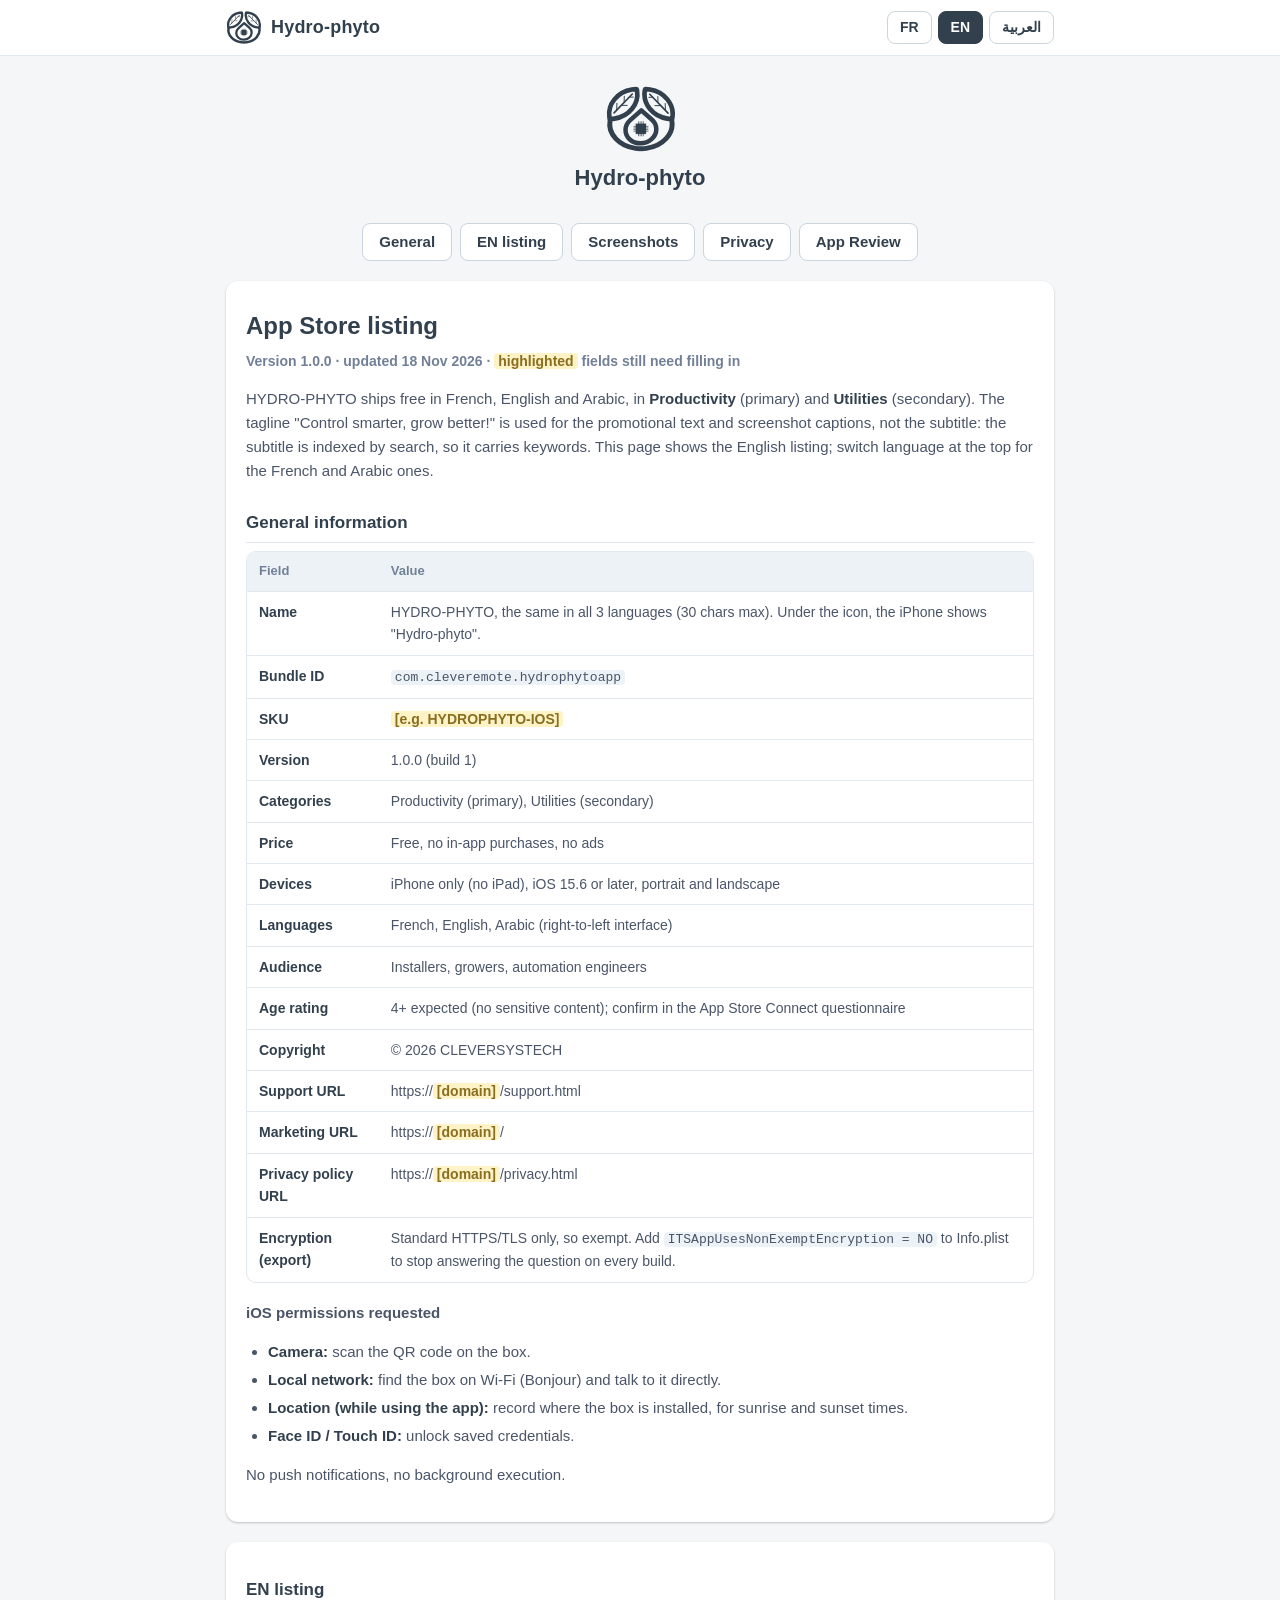
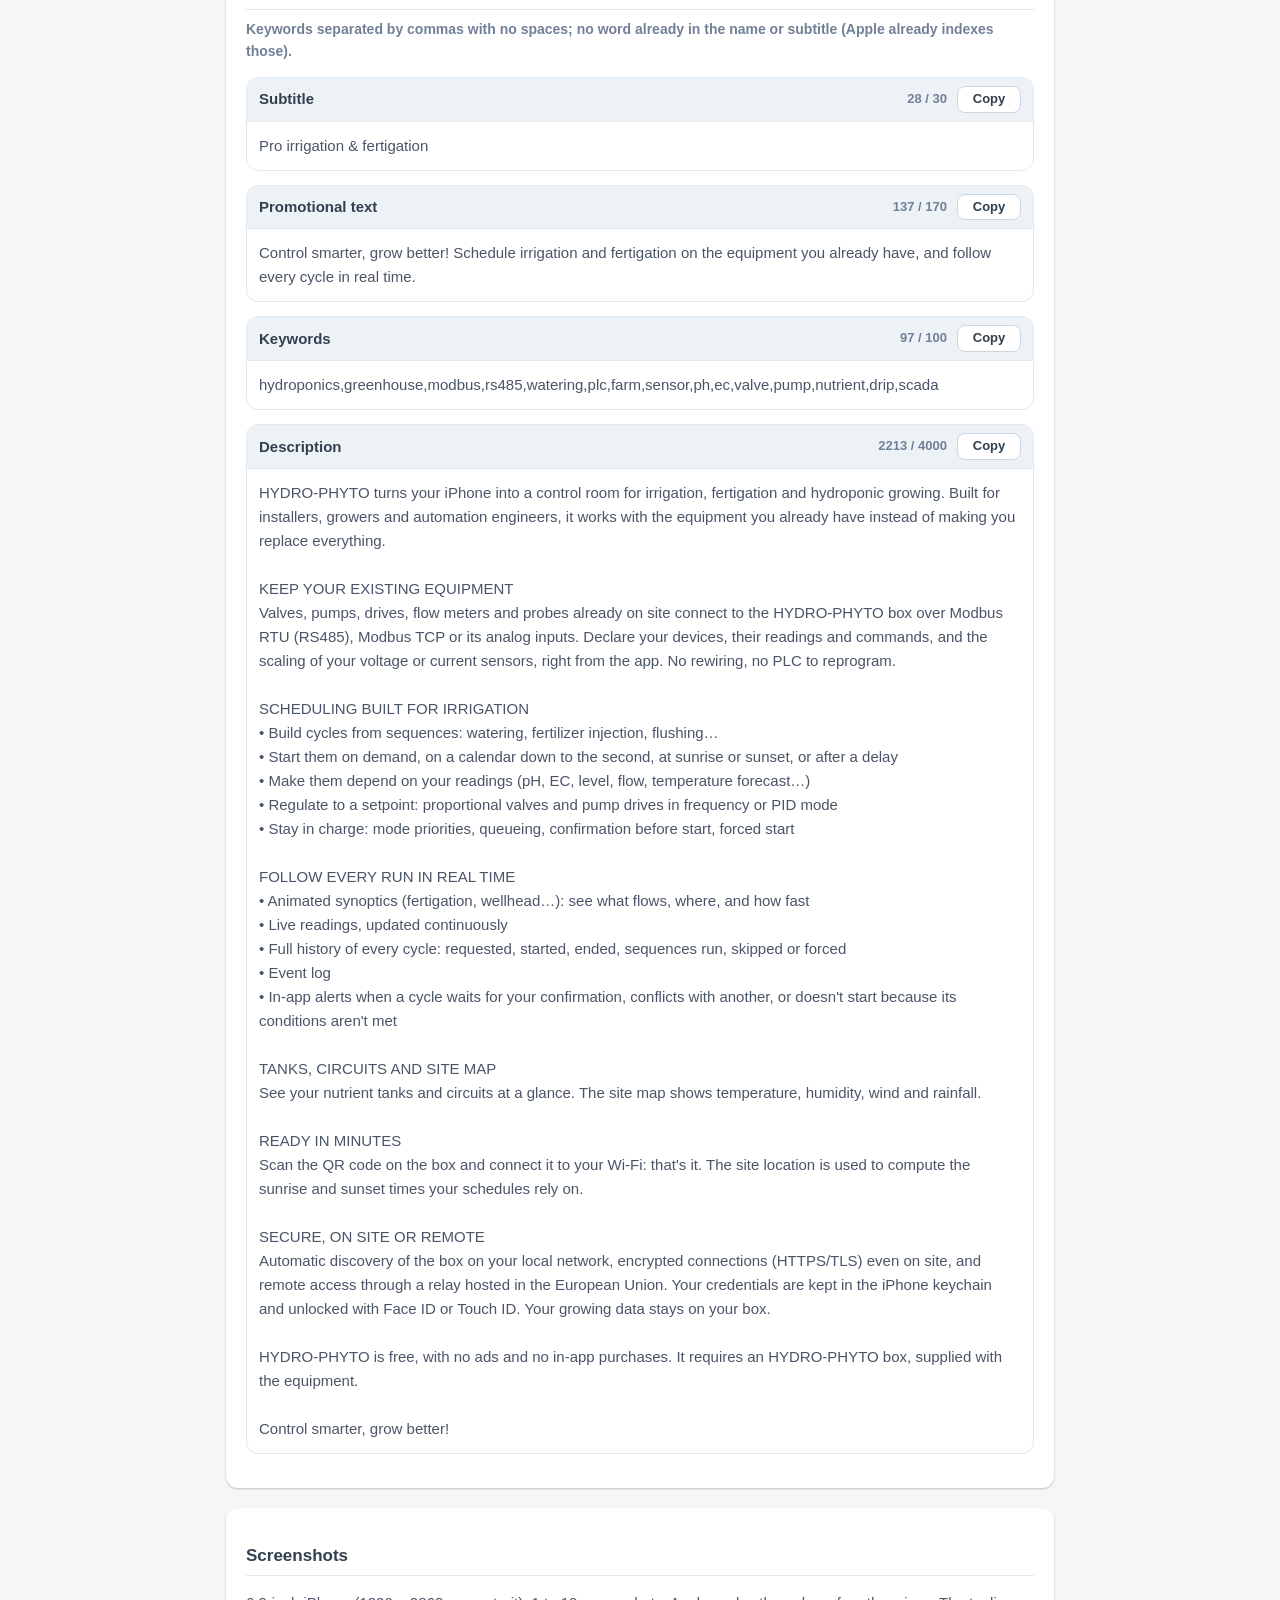
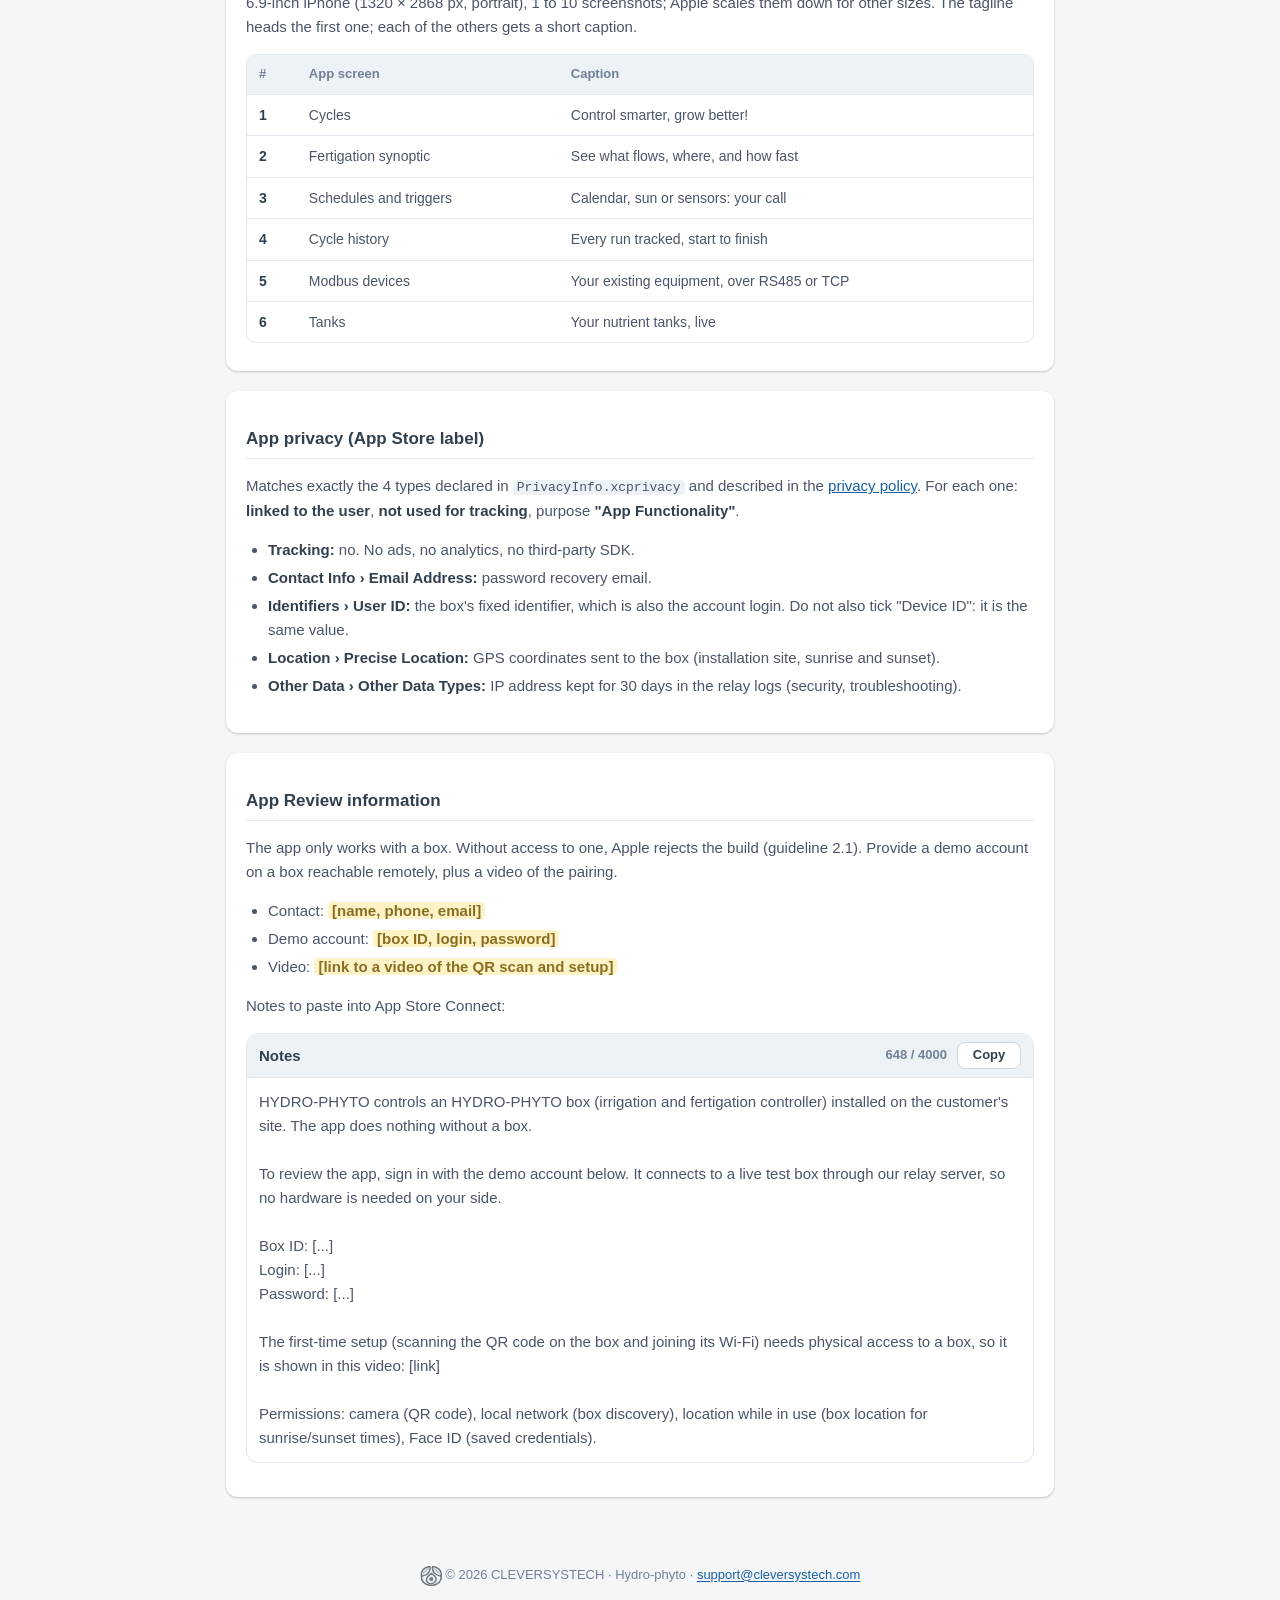
==== app-store.html @ bd539e08 "ajout site entreprise" ====
<!doctype html>
<html lang="fr" dir="ltr" data-lang="fr">
<head>
<meta charset="utf-8">
<meta name="viewport" content="width=device-width, initial-scale=1">
<meta name="robots" content="noindex, nofollow">
<title>Hydro-phyto – Fiche App Store</title>
<meta name="description" content="Fiche App Store de l'application Hydro-phyto (CLEVERSYSTECH) en français, anglais et arabe.">
<meta name="theme-color" content="#32404e">
<link rel="icon" href="assets/img/favicon.svg" type="image/svg+xml">
<link rel="stylesheet" href="assets/css/style.css">
<script>window.PAGE_TITLES = {fr: "Hydro-phyto – Fiche App Store", en: "Hydro-phyto – App Store listing", ar: "Hydro-phyto – بطاقة App Store"};</script>
<script src="assets/js/lang.js" defer></script>
<script src="assets/js/listing.js" defer></script>
</head>
<body>

<header class="top">
  <div class="bar">
    <a class="brand" href="index.html"><picture><source srcset="assets/img/logo-light.svg" media="(prefers-color-scheme: dark)"><img class="logo" src="assets/img/logo.svg" alt="" aria-hidden="true" width="70" height="64"></picture><span>Hydro-phyto</span></a>
    <div class="langs" role="group" aria-label="Language">
      <button type="button" data-set-lang="fr" aria-pressed="true">FR</button>
      <button type="button" data-set-lang="en" aria-pressed="false">EN</button>
      <button type="button" data-set-lang="ar" aria-pressed="false">العربية</button>
    </div>
  </div>
</header>

<div class="hero"><picture><source srcset="assets/img/logo-light.svg" media="(prefers-color-scheme: dark)"><img class="logo" src="assets/img/logo.svg" alt="Hydro-phyto" width="70" height="64"></picture><span class="name">Hydro-phyto</span></div>

<main>

<!-- ============================== FRANÇAIS ============================== -->
<div data-content="fr" lang="fr" dir="ltr">
  <nav class="toc">
    <a href="#fr-general">Général</a>
    <a href="#fr-fiche">Fiche FR</a>
    <a href="#fr-captures">Captures</a>
    <a href="#fr-privacy">Confidentialité</a>
    <a href="#fr-review">App Review</a>
  </nav>

  <section class="card" id="fr-general">
    <h1>Fiche App Store</h1>
    <p class="meta">Version 1.0.0 · mise à jour le 18 nov. 2026 · les champs <span class="todo">surlignés</span> restent à compléter</p>
    <p>HYDRO-PHYTO est publiée gratuitement en français, en anglais et en arabe, dans <strong>Productivité</strong> (principale) et <strong>Utilitaires</strong> (secondaire). Le slogan « Control smarter, grow better! » sert au texte promotionnel et aux légendes des captures, pas au sous-titre : le sous-titre est indexé par la recherche, il porte donc des mots-clés. Cette page montre la fiche française ; changez de langue en haut pour les fiches anglaise et arabe.</p>

    <h2>Informations générales</h2>
    <div class="table-wrap"><table>
      <thead><tr><th>Champ</th><th>Valeur</th></tr></thead>
      <tbody>
        <tr><td>Nom</td><td>HYDRO-PHYTO, identique dans les 3 langues (30 car. max). Sous l'icône, l'iPhone affiche « Hydro-phyto ».</td></tr>
        <tr><td>Identifiant (bundle ID)</td><td><code>com.cleveremote.hydrophytoapp</code></td></tr>
        <tr><td>SKU</td><td><span class="todo">[ex. HYDROPHYTO-IOS]</span></td></tr>
        <tr><td>Version</td><td>1.0.0 (build 1)</td></tr>
        <tr><td>Catégories</td><td>Productivité (principale), Utilitaires (secondaire)</td></tr>
        <tr><td>Prix</td><td>Gratuit, sans achat intégré, sans publicité</td></tr>
        <tr><td>Appareils</td><td>iPhone uniquement (pas d'iPad), iOS 15.6 ou ultérieur, portrait et paysage</td></tr>
        <tr><td>Langues</td><td>Français, anglais, arabe (interface de droite à gauche)</td></tr>
        <tr><td>Public</td><td>Installateurs, agriculteurs, automaticiens</td></tr>
        <tr><td>Classification d'âge</td><td>4+ attendu (aucun contenu sensible) ; à confirmer dans le questionnaire App Store Connect</td></tr>
        <tr><td>Copyright</td><td>© 2026 CLEVERSYSTECH</td></tr>
        <tr><td>URL d'assistance</td><td>https://<span class="todo">[domaine]</span>/support.html</td></tr>
        <tr><td>URL marketing</td><td>https://<span class="todo">[domaine]</span>/</td></tr>
        <tr><td>URL de confidentialité</td><td>https://<span class="todo">[domaine]</span>/privacy.html</td></tr>
        <tr><td>Chiffrement (export)</td><td>HTTPS/TLS standard uniquement, donc exempté. Ajouter <code>ITSAppUsesNonExemptEncryption = NO</code> à l'Info.plist pour ne plus répondre à la question à chaque build.</td></tr>
      </tbody>
    </table></div>

    <h3>Autorisations iOS demandées</h3>
    <ul>
      <li><strong>Appareil photo :</strong> scanner le QR code de la box.</li>
      <li><strong>Réseau local :</strong> découvrir la box sur le Wi-Fi (Bonjour) et lui parler directement.</li>
      <li><strong>Localisation (lorsque l'app est active) :</strong> enregistrer le lieu d'installation, pour les heures de lever et de coucher du soleil.</li>
      <li><strong>Face ID / Touch ID :</strong> déverrouiller les identifiants mémorisés.</li>
    </ul>
    <p>Pas de notifications push, pas d'exécution en arrière-plan.</p>
  </section>

  <section class="card" id="fr-fiche">
    <h2>Fiche FR</h2>
    <p class="meta">Mots-clés séparés par des virgules sans espace ; aucun mot déjà présent dans le nom ou le sous-titre (Apple les indexe déjà).</p>

    <div class="field"><div class="field-head"><span class="field-name">Sous-titre</span><span class="count" data-limit="30"></span><button type="button" class="copy">Copier</button></div>
<div class="copytext">Irrigation et fertigation pro</div></div>

    <div class="field"><div class="field-head"><span class="field-name">Texte promotionnel</span><span class="count" data-limit="170"></span><button type="button" class="copy">Copier</button></div>
<div class="copytext">Pilotez mieux, cultivez mieux ! Programmez irrigation et fertigation sur votre installation existante et suivez chaque cycle en temps réel.</div></div>

    <div class="field"><div class="field-head"><span class="field-name">Mots-clés</span><span class="count" data-limit="100"></span><button type="button" class="copy">Copier</button></div>
<div class="copytext">hydroponie,serre,modbus,rs485,arrosage,automate,maraîchage,capteur,ph,ec,vanne,pompe,agriculture</div></div>

    <div class="field"><div class="field-head"><span class="field-name">Description</span><span class="count" data-limit="4000"></span><button type="button" class="copy">Copier</button></div>
<div class="copytext">HYDRO-PHYTO transforme votre iPhone en poste de pilotage pour l'irrigation, la fertigation et la culture hydroponique. Conçue pour les installateurs, les agriculteurs et les automaticiens, elle s'appuie sur votre matériel existant au lieu de vous imposer de tout remplacer.

RÉUTILISEZ VOTRE INSTALLATION
Vannes, pompes, variateurs, débitmètres et sondes déjà en place se raccordent au boîtier HYDRO-PHYTO en Modbus RTU (RS485), Modbus TCP ou sur ses entrées analogiques. Déclarez vos équipements, leurs lectures et leurs commandes, et la mise à l'échelle de vos capteurs en tension ou en courant, directement depuis l'application. Pas de chantier, pas d'automate à reprogrammer.

UNE PROGRAMMATION PENSÉE POUR L'IRRIGATION
• Composez vos cycles à partir de séquences : arrosage, injection d'engrais, rinçage…
• Lancez-les à la demande, selon un calendrier précis à la seconde, au lever ou au coucher du soleil, ou après un délai
• Conditionnez le démarrage à vos mesures (pH, EC, niveau, débit, prévisions de température…)
• Régulez à la consigne : vannes proportionnelles et variateurs de pompe en fréquence ou en PID
• Gardez la main : priorités entre modes, file d'attente, confirmation avant démarrage, forçage

SUIVEZ CHAQUE EXÉCUTION EN TEMPS RÉEL
• Synoptiques animés (fertigation, tête de forage…) : voyez ce qui coule, où, et à quel débit
• Mesures en direct, mises à jour en continu
• Historique de chaque cycle : demande, démarrage, fin, séquences exécutées, ignorées ou forcées
• Journal des événements
• Alertes dans l'application quand un cycle attend votre confirmation, entre en conflit avec un autre ou ne démarre pas faute de conditions réunies

CUVES, CIRCUITS ET PLAN
Suivez vos bacs de solution nutritive et vos circuits d'un coup d'œil. Le plan de l'exploitation affiche température, humidité, vent et précipitations.

PRÊT EN QUELQUES MINUTES
Scannez le QR code du boîtier, connectez-le à votre Wi-Fi : c'est prêt. La position de l'installation sert à calculer les heures de lever et de coucher du soleil de vos programmations.

SÉCURISÉ, EN LOCAL COMME À DISTANCE
Découverte automatique du boîtier sur le réseau local, connexions chiffrées (HTTPS/TLS) même en local, accès à distance par un relais hébergé dans l'Union européenne. Vos identifiants sont protégés dans le trousseau de l'iPhone et se déverrouillent avec Face ID ou Touch ID. Vos données de culture restent sur votre boîtier.

HYDRO-PHYTO est gratuite, sans publicité ni achat intégré. Elle nécessite un boîtier HYDRO-PHYTO, fourni avec le matériel.

Control smarter, grow better!</div></div>
  </section>

  <section class="card" id="fr-captures">
    <h2>Captures d'écran</h2>
    <p>iPhone 6,9 pouces (1320 × 2868 px, portrait), de 1 à 10 captures ; Apple les réduit pour les autres tailles. Le slogan sert de titre à la première, une légende courte accompagne les suivantes.</p>
    <div class="table-wrap"><table>
      <thead><tr><th>#</th><th>Écran de l'app</th><th>Légende</th></tr></thead>
      <tbody>
        <tr><td>1</td><td>Cycles</td><td>Control smarter, grow better!</td></tr>
        <tr><td>2</td><td>Synoptique fertigation</td><td>Voyez ce qui coule, où, et à quel débit</td></tr>
        <tr><td>3</td><td>Planifications et déclencheurs</td><td>Calendrier, soleil ou capteurs : vous choisissez</td></tr>
        <tr><td>4</td><td>Historique d'un cycle</td><td>Chaque cycle tracé, du départ à la fin</td></tr>
        <tr><td>5</td><td>Équipements Modbus</td><td>Votre matériel existant, en RS485 ou TCP</td></tr>
        <tr><td>6</td><td>Bacs</td><td>Vos cuves de solution nutritive en direct</td></tr>
      </tbody>
    </table></div>
  </section>

  <section class="card" id="fr-privacy">
    <h2>Confidentialité de l'app (étiquette App Store)</h2>
    <p>Reprend exactement les 4 types déclarés dans <code>PrivacyInfo.xcprivacy</code> et décrits dans la <a href="privacy.html">politique de confidentialité</a>. Pour chacun : <strong>lié à l'utilisateur</strong>, <strong>pas de suivi</strong>, finalité <strong>« Fonctionnalité de l'app »</strong>.</p>
    <ul>
      <li><strong>Suivi (tracking) :</strong> non. Ni publicité, ni mesure d'audience, ni SDK tiers.</li>
      <li><strong>Coordonnées › Adresse e-mail :</strong> e-mail de récupération du mot de passe.</li>
      <li><strong>Identifiants › Identifiant d'utilisateur :</strong> identifiant fixe de la box, qui sert aussi de login du compte. Ne pas cocher en plus « Identifiant de l'appareil » : c'est la même valeur.</li>
      <li><strong>Localisation › Position précise :</strong> coordonnées GPS envoyées à la box (lieu d'installation, lever et coucher du soleil).</li>
      <li><strong>Autres données › Autres types de données :</strong> adresse IP conservée 30 jours dans les journaux du relais (sécurité, diagnostic).</li>
    </ul>
  </section>

  <section class="card" id="fr-review">
    <h2>Informations pour App Review</h2>
    <p>L'app ne fonctionne qu'avec une box. Sans accès à une box, Apple refuse la version (règle 2.1). Il faut donc fournir un compte de démonstration sur une box joignable à distance, plus une vidéo de l'appairage.</p>
    <ul>
      <li>Contact : <span class="todo">[nom, téléphone, e-mail]</span></li>
      <li>Compte de démonstration : <span class="todo">[identifiant de la box, login, mot de passe]</span></li>
      <li>Vidéo : <span class="todo">[lien vers une vidéo du scan QR et de la configuration]</span></li>
    </ul>
    <p>Notes à coller dans App Store Connect (en anglais, langue des réviseurs) :</p>
    <div class="field"><div class="field-head"><span class="field-name">Notes</span><span class="count" data-limit="4000"></span><button type="button" class="copy">Copier</button></div>
<div class="copytext">HYDRO-PHYTO controls an HYDRO-PHYTO box (irrigation and fertigation controller) installed on the customer's site. The app does nothing without a box.

To review the app, sign in with the demo account below. It connects to a live test box through our relay server, so no hardware is needed on your side.

Box ID: [...]
Login: [...]
Password: [...]

The first-time setup (scanning the QR code on the box and joining its Wi-Fi) needs physical access to a box, so it is shown in this video: [link]

Permissions: camera (QR code), local network (box discovery), location while in use (box location for sunrise/sunset times), Face ID (saved credentials).</div></div>
  </section>
</div>

<!-- ============================== ENGLISH ============================== -->
<div data-content="en" lang="en" dir="ltr">
  <nav class="toc">
    <a href="#en-general">General</a>
    <a href="#en-listing">EN listing</a>
    <a href="#en-screens">Screenshots</a>
    <a href="#en-privacy">Privacy</a>
    <a href="#en-review">App Review</a>
  </nav>

  <section class="card" id="en-general">
    <h1>App Store listing</h1>
    <p class="meta">Version 1.0.0 · updated 18 Nov 2026 · <span class="todo">highlighted</span> fields still need filling in</p>
    <p>HYDRO-PHYTO ships free in French, English and Arabic, in <strong>Productivity</strong> (primary) and <strong>Utilities</strong> (secondary). The tagline "Control smarter, grow better!" is used for the promotional text and screenshot captions, not the subtitle: the subtitle is indexed by search, so it carries keywords. This page shows the English listing; switch language at the top for the French and Arabic ones.</p>

    <h2>General information</h2>
    <div class="table-wrap"><table>
      <thead><tr><th>Field</th><th>Value</th></tr></thead>
      <tbody>
        <tr><td>Name</td><td>HYDRO-PHYTO, the same in all 3 languages (30 chars max). Under the icon, the iPhone shows "Hydro-phyto".</td></tr>
        <tr><td>Bundle ID</td><td><code>com.cleveremote.hydrophytoapp</code></td></tr>
        <tr><td>SKU</td><td><span class="todo">[e.g. HYDROPHYTO-IOS]</span></td></tr>
        <tr><td>Version</td><td>1.0.0 (build 1)</td></tr>
        <tr><td>Categories</td><td>Productivity (primary), Utilities (secondary)</td></tr>
        <tr><td>Price</td><td>Free, no in-app purchases, no ads</td></tr>
        <tr><td>Devices</td><td>iPhone only (no iPad), iOS 15.6 or later, portrait and landscape</td></tr>
        <tr><td>Languages</td><td>French, English, Arabic (right-to-left interface)</td></tr>
        <tr><td>Audience</td><td>Installers, growers, automation engineers</td></tr>
        <tr><td>Age rating</td><td>4+ expected (no sensitive content); confirm in the App Store Connect questionnaire</td></tr>
        <tr><td>Copyright</td><td>© 2026 CLEVERSYSTECH</td></tr>
        <tr><td>Support URL</td><td>https://<span class="todo">[domain]</span>/support.html</td></tr>
        <tr><td>Marketing URL</td><td>https://<span class="todo">[domain]</span>/</td></tr>
        <tr><td>Privacy policy URL</td><td>https://<span class="todo">[domain]</span>/privacy.html</td></tr>
        <tr><td>Encryption (export)</td><td>Standard HTTPS/TLS only, so exempt. Add <code>ITSAppUsesNonExemptEncryption = NO</code> to Info.plist to stop answering the question on every build.</td></tr>
      </tbody>
    </table></div>

    <h3>iOS permissions requested</h3>
    <ul>
      <li><strong>Camera:</strong> scan the QR code on the box.</li>
      <li><strong>Local network:</strong> find the box on Wi-Fi (Bonjour) and talk to it directly.</li>
      <li><strong>Location (while using the app):</strong> record where the box is installed, for sunrise and sunset times.</li>
      <li><strong>Face ID / Touch ID:</strong> unlock saved credentials.</li>
    </ul>
    <p>No push notifications, no background execution.</p>
  </section>

  <section class="card" id="en-listing">
    <h2>EN listing</h2>
    <p class="meta">Keywords separated by commas with no spaces; no word already in the name or subtitle (Apple already indexes those).</p>

    <div class="field"><div class="field-head"><span class="field-name">Subtitle</span><span class="count" data-limit="30"></span><button type="button" class="copy">Copy</button></div>
<div class="copytext">Pro irrigation &amp; fertigation</div></div>

    <div class="field"><div class="field-head"><span class="field-name">Promotional text</span><span class="count" data-limit="170"></span><button type="button" class="copy">Copy</button></div>
<div class="copytext">Control smarter, grow better! Schedule irrigation and fertigation on the equipment you already have, and follow every cycle in real time.</div></div>

    <div class="field"><div class="field-head"><span class="field-name">Keywords</span><span class="count" data-limit="100"></span><button type="button" class="copy">Copy</button></div>
<div class="copytext">hydroponics,greenhouse,modbus,rs485,watering,plc,farm,sensor,ph,ec,valve,pump,nutrient,drip,scada</div></div>

    <div class="field"><div class="field-head"><span class="field-name">Description</span><span class="count" data-limit="4000"></span><button type="button" class="copy">Copy</button></div>
<div class="copytext">HYDRO-PHYTO turns your iPhone into a control room for irrigation, fertigation and hydroponic growing. Built for installers, growers and automation engineers, it works with the equipment you already have instead of making you replace everything.

KEEP YOUR EXISTING EQUIPMENT
Valves, pumps, drives, flow meters and probes already on site connect to the HYDRO-PHYTO box over Modbus RTU (RS485), Modbus TCP or its analog inputs. Declare your devices, their readings and commands, and the scaling of your voltage or current sensors, right from the app. No rewiring, no PLC to reprogram.

SCHEDULING BUILT FOR IRRIGATION
• Build cycles from sequences: watering, fertilizer injection, flushing…
• Start them on demand, on a calendar down to the second, at sunrise or sunset, or after a delay
• Make them depend on your readings (pH, EC, level, flow, temperature forecast…)
• Regulate to a setpoint: proportional valves and pump drives in frequency or PID mode
• Stay in charge: mode priorities, queueing, confirmation before start, forced start

FOLLOW EVERY RUN IN REAL TIME
• Animated synoptics (fertigation, wellhead…): see what flows, where, and how fast
• Live readings, updated continuously
• Full history of every cycle: requested, started, ended, sequences run, skipped or forced
• Event log
• In-app alerts when a cycle waits for your confirmation, conflicts with another, or doesn't start because its conditions aren't met

TANKS, CIRCUITS AND SITE MAP
See your nutrient tanks and circuits at a glance. The site map shows temperature, humidity, wind and rainfall.

READY IN MINUTES
Scan the QR code on the box and connect it to your Wi-Fi: that's it. The site location is used to compute the sunrise and sunset times your schedules rely on.

SECURE, ON SITE OR REMOTE
Automatic discovery of the box on your local network, encrypted connections (HTTPS/TLS) even on site, and remote access through a relay hosted in the European Union. Your credentials are kept in the iPhone keychain and unlocked with Face ID or Touch ID. Your growing data stays on your box.

HYDRO-PHYTO is free, with no ads and no in-app purchases. It requires an HYDRO-PHYTO box, supplied with the equipment.

Control smarter, grow better!</div></div>
  </section>

  <section class="card" id="en-screens">
    <h2>Screenshots</h2>
    <p>6.9-inch iPhone (1320 × 2868 px, portrait), 1 to 10 screenshots; Apple scales them down for other sizes. The tagline heads the first one; each of the others gets a short caption.</p>
    <div class="table-wrap"><table>
      <thead><tr><th>#</th><th>App screen</th><th>Caption</th></tr></thead>
      <tbody>
        <tr><td>1</td><td>Cycles</td><td>Control smarter, grow better!</td></tr>
        <tr><td>2</td><td>Fertigation synoptic</td><td>See what flows, where, and how fast</td></tr>
        <tr><td>3</td><td>Schedules and triggers</td><td>Calendar, sun or sensors: your call</td></tr>
        <tr><td>4</td><td>Cycle history</td><td>Every run tracked, start to finish</td></tr>
        <tr><td>5</td><td>Modbus devices</td><td>Your existing equipment, over RS485 or TCP</td></tr>
        <tr><td>6</td><td>Tanks</td><td>Your nutrient tanks, live</td></tr>
      </tbody>
    </table></div>
  </section>

  <section class="card" id="en-privacy">
    <h2>App privacy (App Store label)</h2>
    <p>Matches exactly the 4 types declared in <code>PrivacyInfo.xcprivacy</code> and described in the <a href="privacy.html">privacy policy</a>. For each one: <strong>linked to the user</strong>, <strong>not used for tracking</strong>, purpose <strong>"App Functionality"</strong>.</p>
    <ul>
      <li><strong>Tracking:</strong> no. No ads, no analytics, no third-party SDK.</li>
      <li><strong>Contact Info › Email Address:</strong> password recovery email.</li>
      <li><strong>Identifiers › User ID:</strong> the box's fixed identifier, which is also the account login. Do not also tick "Device ID": it is the same value.</li>
      <li><strong>Location › Precise Location:</strong> GPS coordinates sent to the box (installation site, sunrise and sunset).</li>
      <li><strong>Other Data › Other Data Types:</strong> IP address kept for 30 days in the relay logs (security, troubleshooting).</li>
    </ul>
  </section>

  <section class="card" id="en-review">
    <h2>App Review information</h2>
    <p>The app only works with a box. Without access to one, Apple rejects the build (guideline 2.1). Provide a demo account on a box reachable remotely, plus a video of the pairing.</p>
    <ul>
      <li>Contact: <span class="todo">[name, phone, email]</span></li>
      <li>Demo account: <span class="todo">[box ID, login, password]</span></li>
      <li>Video: <span class="todo">[link to a video of the QR scan and setup]</span></li>
    </ul>
    <p>Notes to paste into App Store Connect:</p>
    <div class="field"><div class="field-head"><span class="field-name">Notes</span><span class="count" data-limit="4000"></span><button type="button" class="copy">Copy</button></div>
<div class="copytext">HYDRO-PHYTO controls an HYDRO-PHYTO box (irrigation and fertigation controller) installed on the customer's site. The app does nothing without a box.

To review the app, sign in with the demo account below. It connects to a live test box through our relay server, so no hardware is needed on your side.

Box ID: [...]
Login: [...]
Password: [...]

The first-time setup (scanning the QR code on the box and joining its Wi-Fi) needs physical access to a box, so it is shown in this video: [link]

Permissions: camera (QR code), local network (box discovery), location while in use (box location for sunrise/sunset times), Face ID (saved credentials).</div></div>
  </section>
</div>

<!-- ============================== العربية ============================== -->
<div data-content="ar" lang="ar" dir="rtl">
  <nav class="toc">
    <a href="#ar-general">عام</a>
    <a href="#ar-listing">البطاقة العربية</a>
    <a href="#ar-screens">لقطات الشاشة</a>
    <a href="#ar-privacy">الخصوصية</a>
    <a href="#ar-review">مراجعة Apple</a>
  </nav>

  <section class="card" id="ar-general">
    <h1>بطاقة App Store</h1>
    <p class="meta">الإصدار 1.0.0 · آخر تحديث 18 نوفمبر 2026 · الحقول <span class="todo">المظلّلة</span> لم تُستكمل بعد</p>
    <p>يُنشر HYDRO-PHYTO مجانًا بالفرنسية والإنجليزية والعربية، في فئة <strong>الإنتاجية</strong> (رئيسية) و<strong>الأدوات</strong> (ثانوية). يُستخدم الشعار «Control smarter, grow better!» في النص الترويجي وتعليقات لقطات الشاشة، لا في العنوان الفرعي: فالعنوان الفرعي يُفهرَس في البحث، لذا يحمل كلمات مفتاحية. تعرض هذه الصفحة البطاقة العربية؛ غيّر اللغة في الأعلى لعرض البطاقتين الفرنسية والإنجليزية.</p>

    <h2>معلومات عامة</h2>
    <div class="table-wrap"><table>
      <thead><tr><th>الحقل</th><th>القيمة</th></tr></thead>
      <tbody>
        <tr><td>الاسم</td><td>HYDRO-PHYTO، وهو نفسه في اللغات الثلاث (30 حرفًا كحد أقصى). يظهر تحت الأيقونة على iPhone باسم «Hydro-phyto».</td></tr>
        <tr><td>المعرّف (Bundle ID)</td><td><code dir="ltr">com.cleveremote.hydrophytoapp</code></td></tr>
        <tr><td>SKU</td><td><span class="todo">[مثلًا HYDROPHYTO-IOS]</span></td></tr>
        <tr><td>الإصدار</td><td>1.0.0 (البناء 1)</td></tr>
        <tr><td>الفئات</td><td>الإنتاجية (رئيسية)، الأدوات (ثانوية)</td></tr>
        <tr><td>السعر</td><td>مجاني، بلا مشتريات داخل التطبيق وبلا إعلانات</td></tr>
        <tr><td>الأجهزة</td><td>iPhone فقط (لا iPad)، iOS 15.6 أو أحدث، عمودي وأفقي</td></tr>
        <tr><td>اللغات</td><td>الفرنسية، الإنجليزية، العربية (واجهة من اليمين إلى اليسار)</td></tr>
        <tr><td>الجمهور</td><td>المركّبون، المزارعون، مهندسو الأتمتة</td></tr>
        <tr><td>التصنيف العمري</td><td>‎4+‎ متوقّع (لا محتوى حساس)؛ يُؤكَّد عبر استبيان App Store Connect</td></tr>
        <tr><td>حقوق النشر</td><td>© 2026 CLEVERSYSTECH</td></tr>
        <tr><td>رابط الدعم</td><td dir="ltr">https://<span class="todo">[domain]</span>/support.html</td></tr>
        <tr><td>رابط التسويق</td><td dir="ltr">https://<span class="todo">[domain]</span>/</td></tr>
        <tr><td>رابط سياسة الخصوصية</td><td dir="ltr">https://<span class="todo">[domain]</span>/privacy.html</td></tr>
        <tr><td>التشفير (التصدير)</td><td>HTTPS/TLS القياسي فقط، فالتطبيق مُعفى. أضف <code dir="ltr">ITSAppUsesNonExemptEncryption = NO</code> إلى Info.plist كي لا يُطرح السؤال مع كل بناء.</td></tr>
      </tbody>
    </table></div>

    <h3>أذونات iOS المطلوبة</h3>
    <ul>
      <li><strong>الكاميرا:</strong> لمسح رمز QR الموجود على الصندوق.</li>
      <li><strong>الشبكة المحلية:</strong> للعثور على الصندوق عبر Wi-Fi (Bonjour) والتواصل معه مباشرة.</li>
      <li><strong>الموقع (أثناء استخدام التطبيق):</strong> لتسجيل مكان تثبيت الصندوق وحساب موعدَي الشروق والغروب.</li>
      <li><strong>Face ID / Touch ID:</strong> لفتح بيانات الدخول المحفوظة.</li>
    </ul>
    <p>لا إشعارات فورية، ولا عمل في الخلفية.</p>
  </section>

  <section class="card" id="ar-listing">
    <h2>البطاقة العربية</h2>
    <p class="meta">الكلمات المفتاحية مفصولة بفواصل دون مسافات؛ ولا تُكرَّر أي كلمة موجودة في الاسم أو العنوان الفرعي (تفهرسها Apple أصلًا).</p>

    <div class="field"><div class="field-head"><span class="field-name">العنوان الفرعي</span><span class="count" data-limit="30"></span><button type="button" class="copy">نسخ</button></div>
<div class="copytext">ري وتسميد احترافي</div></div>

    <div class="field"><div class="field-head"><span class="field-name">النص الترويجي</span><span class="count" data-limit="170"></span><button type="button" class="copy">نسخ</button></div>
<div class="copytext">تحكّم بذكاء، وازرع أفضل! برمج الري والتسميد على معداتك الحالية، وتابع كل دورة في الوقت الفعلي.</div></div>

    <div class="field"><div class="field-head"><span class="field-name">الكلمات المفتاحية</span><span class="count" data-limit="100"></span><button type="button" class="copy">نسخ</button></div>
<div class="copytext">زراعة مائية,بيوت محمية,modbus,rs485,سقي,أتمتة,حساس,صمام,مضخة,خزان,مزرعة,ph,ec</div></div>

    <div class="field"><div class="field-head"><span class="field-name">الوصف</span><span class="count" data-limit="4000"></span><button type="button" class="copy">نسخ</button></div>
<div class="copytext">يحوّل HYDRO-PHYTO جهاز iPhone إلى غرفة تحكّم في الري والتسميد والزراعة المائية. صُمّم للمركّبين والمزارعين ومهندسي الأتمتة، ويعمل مع معداتك الموجودة بدل أن يفرض عليك استبدال كل شيء.

احتفظ بمعداتك الحالية
توصَل الصمامات والمضخات والمحوّلات وعدّادات التدفق والمجسّات المركّبة لديك بصندوق HYDRO-PHYTO عبر Modbus RTU (RS485) أو Modbus TCP أو عبر مداخله التناظرية. عرّف أجهزتك وقراءاتها وأوامرها، واضبط معايرة حساساتك بالجهد أو بالتيار، مباشرة من التطبيق. لا أشغال ولا وحدة تحكّم تحتاج إلى إعادة برمجة.

برمجة مصمّمة للري
• كوّن دوراتك من تسلسلات: سقي، حقن الأسمدة، غسل…
• شغّلها عند الطلب، أو وفق جدول دقيق حتى الثانية، أو عند الشروق أو الغروب، أو بعد مهلة
• اربط بدء التشغيل بقراءاتك (pH، EC، المستوى، التدفق، توقعات الحرارة…)
• نظّم وفق قيمة مستهدفة: صمامات تناسبية ومحوّلات تردد للمضخات بوضع التردد أو PID
• ابقَ متحكّمًا: أولويات بين الأوضاع، قائمة انتظار، تأكيد قبل البدء، تشغيل قسري

تابع كل تشغيل في الوقت الفعلي
• مخططات تفاعلية متحركة (التسميد، رأس البئر…): شاهد ما يتدفق، وأين، وبأي معدل
• قراءات مباشرة تتحدّث باستمرار
• سجل كامل لكل دورة: الطلب، البدء، الانتهاء، التسلسلات المنفّذة أو المتجاوزة أو المفروضة
• سجل الأحداث
• تنبيهات داخل التطبيق عندما تنتظر دورة تأكيدك، أو تتعارض مع دورة أخرى، أو لا تبدأ لعدم تحقق شروطها

الخزانات والدوائر والمخطط
تابع خزانات المحلول المغذي ودوائرك بنظرة واحدة. ويعرض مخطط الموقع درجة الحرارة والرطوبة والرياح والأمطار.

جاهز في دقائق
امسح رمز QR الموجود على الصندوق ووصّله بشبكة Wi-Fi: وانتهى الأمر. يُستخدم موقع التركيب لحساب موعدَي الشروق والغروب اللذين تعتمد عليهما جداولك.

آمن، في الموقع أو عن بُعد
اكتشاف تلقائي للصندوق على شبكتك المحلية، واتصالات مشفّرة (HTTPS/TLS) حتى داخل الموقع، ووصول عن بُعد عبر خادم وسيط مستضاف في الاتحاد الأوروبي. تُحفظ بيانات دخولك في سلسلة مفاتيح iPhone وتُفتح باستخدام Face ID أو Touch ID. وتبقى بيانات زراعتك على صندوقك.

HYDRO-PHYTO مجاني، بلا إعلانات وبلا مشتريات داخل التطبيق. ويتطلّب صندوق HYDRO-PHYTO الذي يُسلَّم مع المعدات.

Control smarter, grow better!</div></div>
  </section>

  <section class="card" id="ar-screens">
    <h2>لقطات الشاشة</h2>
    <p>iPhone بمقاس 6.9 بوصة (1320 × 2868 بكسل، عمودي)، من 1 إلى 10 لقطات؛ وتصغّرها Apple للمقاسات الأخرى. يتصدّر الشعار اللقطة الأولى، ويرافق كلّ لقطة أخرى تعليق قصير.</p>
    <div class="table-wrap"><table>
      <thead><tr><th>#</th><th>شاشة التطبيق</th><th>التعليق</th></tr></thead>
      <tbody>
        <tr><td>1</td><td>الدورات</td><td dir="ltr">Control smarter, grow better!</td></tr>
        <tr><td>2</td><td>مخطط التسميد</td><td>شاهد ما يتدفق، وأين، وبأي معدل</td></tr>
        <tr><td>3</td><td>الجداول والمشغّلات</td><td>جدول زمني أو شمس أو حساسات: القرار لك</td></tr>
        <tr><td>4</td><td>سجل الدورة</td><td>كل دورة موثّقة من البداية إلى النهاية</td></tr>
        <tr><td>5</td><td>أجهزة Modbus</td><td>معداتك الحالية عبر RS485 أو TCP</td></tr>
        <tr><td>6</td><td>الخزانات</td><td>خزانات المحلول المغذي مباشرة</td></tr>
      </tbody>
    </table></div>
  </section>

  <section class="card" id="ar-privacy">
    <h2>خصوصية التطبيق (ملصق App Store)</h2>
    <p>يطابق تمامًا الأنواع الأربعة المصرّح بها في <code>PrivacyInfo.xcprivacy</code> والموصوفة في <a href="privacy.html">سياسة الخصوصية</a>. لكلّ نوع: <strong>مرتبط بالمستخدم</strong>، <strong>دون تتبّع</strong>، لغرض <strong>«وظائف التطبيق»</strong>.</p>
    <ul>
      <li><strong>التتبّع:</strong> لا. لا إعلانات، ولا أدوات قياس الجمهور، ولا مكتبات طرف ثالث.</li>
      <li><strong>معلومات الاتصال › عنوان البريد الإلكتروني:</strong> البريد الإلكتروني لاسترداد كلمة المرور.</li>
      <li><strong>المعرّفات › معرّف المستخدم:</strong> المعرّف الثابت للصندوق، وهو أيضًا اسم المستخدم للحساب. لا تحدّد «معرّف الجهاز» إضافةً إليه: إنها القيمة نفسها.</li>
      <li><strong>الموقع › الموقع الدقيق:</strong> إحداثيات GPS المرسلة إلى الصندوق (مكان التثبيت، شروق الشمس وغروبها).</li>
      <li><strong>بيانات أخرى › أنواع بيانات أخرى:</strong> عنوان IP المحفوظ 30 يومًا في سجلات الخادم الوسيط (الأمان، التشخيص).</li>
    </ul>
  </section>

  <section class="card" id="ar-review">
    <h2>معلومات مراجعة Apple</h2>
    <p>لا يعمل التطبيق إلا مع صندوق. ودون الوصول إلى صندوق، ترفض Apple الإصدار (القاعدة 2.1). لذا يجب تقديم حساب تجريبي على صندوق يمكن الوصول إليه عن بُعد، مع فيديو لعملية الربط.</p>
    <ul>
      <li>جهة الاتصال: <span class="todo">[الاسم، الهاتف، البريد]</span></li>
      <li>الحساب التجريبي: <span class="todo">[معرّف الصندوق، اسم المستخدم، كلمة المرور]</span></li>
      <li>الفيديو: <span class="todo">[رابط فيديو لمسح رمز QR والإعداد]</span></li>
    </ul>
    <p>ملاحظات تُلصق في App Store Connect (بالإنجليزية، لغة المراجعين):</p>
    <div class="field" dir="ltr" lang="en"><div class="field-head"><span class="field-name">Notes</span><span class="count" data-limit="4000"></span><button type="button" class="copy">نسخ</button></div>
<div class="copytext">HYDRO-PHYTO controls an HYDRO-PHYTO box (irrigation and fertigation controller) installed on the customer's site. The app does nothing without a box.

To review the app, sign in with the demo account below. It connects to a live test box through our relay server, so no hardware is needed on your side.

Box ID: [...]
Login: [...]
Password: [...]

The first-time setup (scanning the QR code on the box and joining its Wi-Fi) needs physical access to a box, so it is shown in this video: [link]

Permissions: camera (QR code), local network (box discovery), location while in use (box location for sunrise/sunset times), Face ID (saved credentials).</div></div>
  </section>
</div>

</main>

<footer><picture><source srcset="assets/img/logo-light.svg" media="(prefers-color-scheme: dark)"><img class="logo" src="assets/img/logo.svg" alt="" aria-hidden="true" width="70" height="64"></picture> © 2026 CLEVERSYSTECH · Hydro-phyto · <a href="mailto:support@cleversystech.com">support@cleversystech.com</a></footer>
</body>
</html>
---- assets/css/style.css ----
/* Charte de l'application Hydro-phyto */
:root {
  --brand: #32404e;          /* logo, textes principaux */
  --bg: #f4f6f8;
  --surface: #ffffff;
  --text: #32404e;
  --label: #4A5568;          /* stackLabelColor */
  --muted: #718096;          /* fieldLabelColor */
  --border: #CBD5E0;
  --border-soft: #E2E8F0;
  --soft: #EDF2F7;
  --link: #185FA5;
  --shadow: 0 1px 2.2px rgba(0,0,0,.22);
  --todo-bg: #FEF3C7; --todo-text: #8A6E20;
}
@media (prefers-color-scheme: dark) {
  :root {
    --brand: #E2E8F0; --bg: #161c22; --surface: #1f2730; --text: #E2E8F0;
    --label: #CBD5E0; --muted: #A0AEC0; --border: #3a4654; --border-soft: #2d3742;
    --soft: #27313c; --link: #60A5FA; --shadow: 0 1px 3px rgba(0,0,0,.5);
    --todo-bg: #4a3b0a; --todo-text: #ffe08a;
  }
}
* { box-sizing: border-box; }
body {
  margin: 0; background: var(--bg); color: var(--text);
  font: 15px/1.6 -apple-system, BlinkMacSystemFont, "SF Pro Text", "Segoe UI", Roboto, "Noto Sans", "Noto Sans Arabic", Tahoma, sans-serif;
  -webkit-font-smoothing: antialiased;
}
header.top {
  position: sticky; top: 0; z-index: 2; background: var(--surface);
  border-bottom: 1px solid var(--border-soft);
}
.bar { max-width: 860px; margin: 0 auto; padding: 10px 16px; display: flex; gap: 12px; align-items: center; justify-content: space-between; flex-wrap: wrap; }
.brand { display: flex; align-items: center; gap: 10px; color: var(--brand); font-weight: 700; font-size: 18px; letter-spacing: .2px; text-decoration: none; }
.brand .logo { width: 35px; height: 35px; display: block; }
.langs { display: flex; gap: 6px; }
.langs button {
  font: inherit; font-size: 14px; font-weight: 600; padding: 4px 12px; border-radius: 8px; cursor: pointer;
  border: 1px solid var(--border); background: var(--surface); color: var(--brand);
}
.langs button[aria-pressed="true"] { background: var(--brand); border-color: var(--brand); color: var(--surface); }
.hero { text-align: center; padding: 28px 16px 4px; }
.hero .logo { width: 70px; height: 70px; display: block; margin: 0 auto; }
.hero .name { display: block; margin-top: 6px; font-size: 22px; font-weight: 700; color: var(--brand); }
main { max-width: 860px; margin: 0 auto; padding: 16px 16px 48px; }
[data-content] { display: none; }
html[data-lang="fr"] [data-content="fr"],
html[data-lang="en"] [data-content="en"],
html[data-lang="ar"] [data-content="ar"] { display: block; }
nav.toc { display: flex; gap: 8px; justify-content: center; flex-wrap: wrap; margin: 8px 0 20px; }
nav.toc a {
  text-decoration: none; color: var(--brand); background: var(--surface);
  border: 1px solid var(--border); padding: 6px 16px; border-radius: 8px; font-weight: 600;
}
section.card {
  background: var(--surface); border-radius: 12px; box-shadow: var(--shadow);
  padding: 8px 20px 20px; margin-bottom: 20px; scroll-margin-top: 72px;
}
h1 { font-size: 24px; margin: 18px 0 4px; color: var(--brand); }
h2 { font-size: 17px; margin: 26px 0 8px; color: var(--brand); padding-bottom: 6px; border-bottom: 1px solid var(--border-soft); }
h3 { font-size: 15px; margin: 18px 0 4px; color: var(--label); }
p, li { color: var(--label); }
strong { color: var(--text); }
.meta { color: var(--muted); font-size: 14px; font-weight: 600; margin: 0 0 12px; }
a { color: var(--link); }
ul { padding-inline-start: 22px; }
li { margin: 4px 0; }
.table-wrap { overflow-x: auto; margin: 8px 0; border: 1px solid var(--border-soft); border-radius: 10px; }
table { border-collapse: collapse; width: 100%; font-size: 14px; min-width: 560px; }
th, td { text-align: start; vertical-align: top; padding: 9px 12px; border-bottom: 1px solid var(--border-soft); color: var(--label); }
tr:last-child td { border-bottom: 0; }
th { background: var(--soft); color: var(--muted); font-weight: 600; font-size: 13px; }
td:first-child { color: var(--text); font-weight: 600; }
.highlight { background: var(--soft); border: 1px solid var(--border-soft); border-radius: 12px; padding: 12px 16px; margin: 12px 0; color: var(--label); }
.todo { background: var(--todo-bg); color: var(--todo-text); padding: 0 4px; border-radius: 4px; font-weight: 600; }
.options { display: grid; grid-template-columns: repeat(auto-fit, minmax(240px, 1fr)); gap: 12px; margin: 12px 0; }
.option { border: 1px solid var(--border); border-radius: 12px; padding: 4px 16px 12px; background: var(--surface); }
.option h3 { margin: 12px 0 2px; color: var(--brand); font-size: 16px; }
.option .tag { display: inline-block; font-size: 12px; font-weight: 600; color: var(--muted); background: var(--soft); border-radius: 6px; padding: 1px 8px; }
.option dl { margin: 8px 0 0; }
.option dt { font-size: 13px; font-weight: 600; color: var(--muted); margin-top: 10px; }
.option dd { margin: 2px 0 0; color: var(--label); }
.warn { border-inline-start: 3px solid var(--brand); }
details { border-bottom: 1px solid var(--border-soft); padding: 12px 0; }
details:last-of-type { border-bottom: 0; }
summary { cursor: pointer; font-weight: 600; color: var(--text); }
details p, details ul { margin: 8px 0 0; }
footer { text-align: center; color: var(--muted); font-size: 13px; padding: 0 16px 32px; }
footer .logo { width: 22px; height: 22px; vertical-align: middle; opacity: .7; }
nav.toc a[aria-current="page"] { background: var(--brand); border-color: var(--brand); color: var(--surface); }

/* Fiche App Store : champs à copier */
.field { border: 1px solid var(--border-soft); border-radius: 12px; margin: 14px 0; overflow: hidden; }
.field-head { display: flex; align-items: center; gap: 10px; padding: 8px 12px; background: var(--soft); border-bottom: 1px solid var(--border-soft); }
.field-name { font-weight: 600; color: var(--text); flex: 1; }
.count { font-size: 13px; font-weight: 600; color: var(--muted); font-variant-numeric: tabular-nums; }
.count.over { color: #c53030; }
.copy { font: inherit; font-size: 13px; font-weight: 600; padding: 2px 10px; border-radius: 8px; cursor: pointer; border: 1px solid var(--border); background: var(--surface); color: var(--brand); min-width: 64px; }
.copytext { white-space: pre-wrap; overflow-wrap: anywhere; padding: 12px; color: var(--label); }
code { font-size: 13px; background: var(--soft); border-radius: 4px; padding: 0 4px; overflow-wrap: anywhere; }

/* Page société (index.html) */
.hero .tagline { display: block; max-width: 560px; margin: 6px auto 0; color: var(--muted); font-size: 15px; font-weight: 600; }
.skills { display: grid; grid-template-columns: repeat(auto-fit, minmax(220px, 1fr)); gap: 12px; margin: 12px 0 4px; }
.skill { border: 1px solid var(--border-soft); border-radius: 12px; padding: 4px 16px 10px; background: var(--soft); }
.skill h3 { margin: 12px 0 2px; color: var(--brand); font-size: 15px; }
.skill p { margin: 4px 0 0; font-size: 14px; }
dl.legal { display: grid; grid-template-columns: minmax(140px, max-content) 1fr; gap: 6px 16px; margin: 12px 0; }
dl.legal dt { font-weight: 600; color: var(--text); }
dl.legal dd { margin: 0; color: var(--label); overflow-wrap: anywhere; }
@media (max-width: 520px) {
  dl.legal { grid-template-columns: 1fr; gap: 0; }
  dl.legal dd { margin-bottom: 10px; }
}
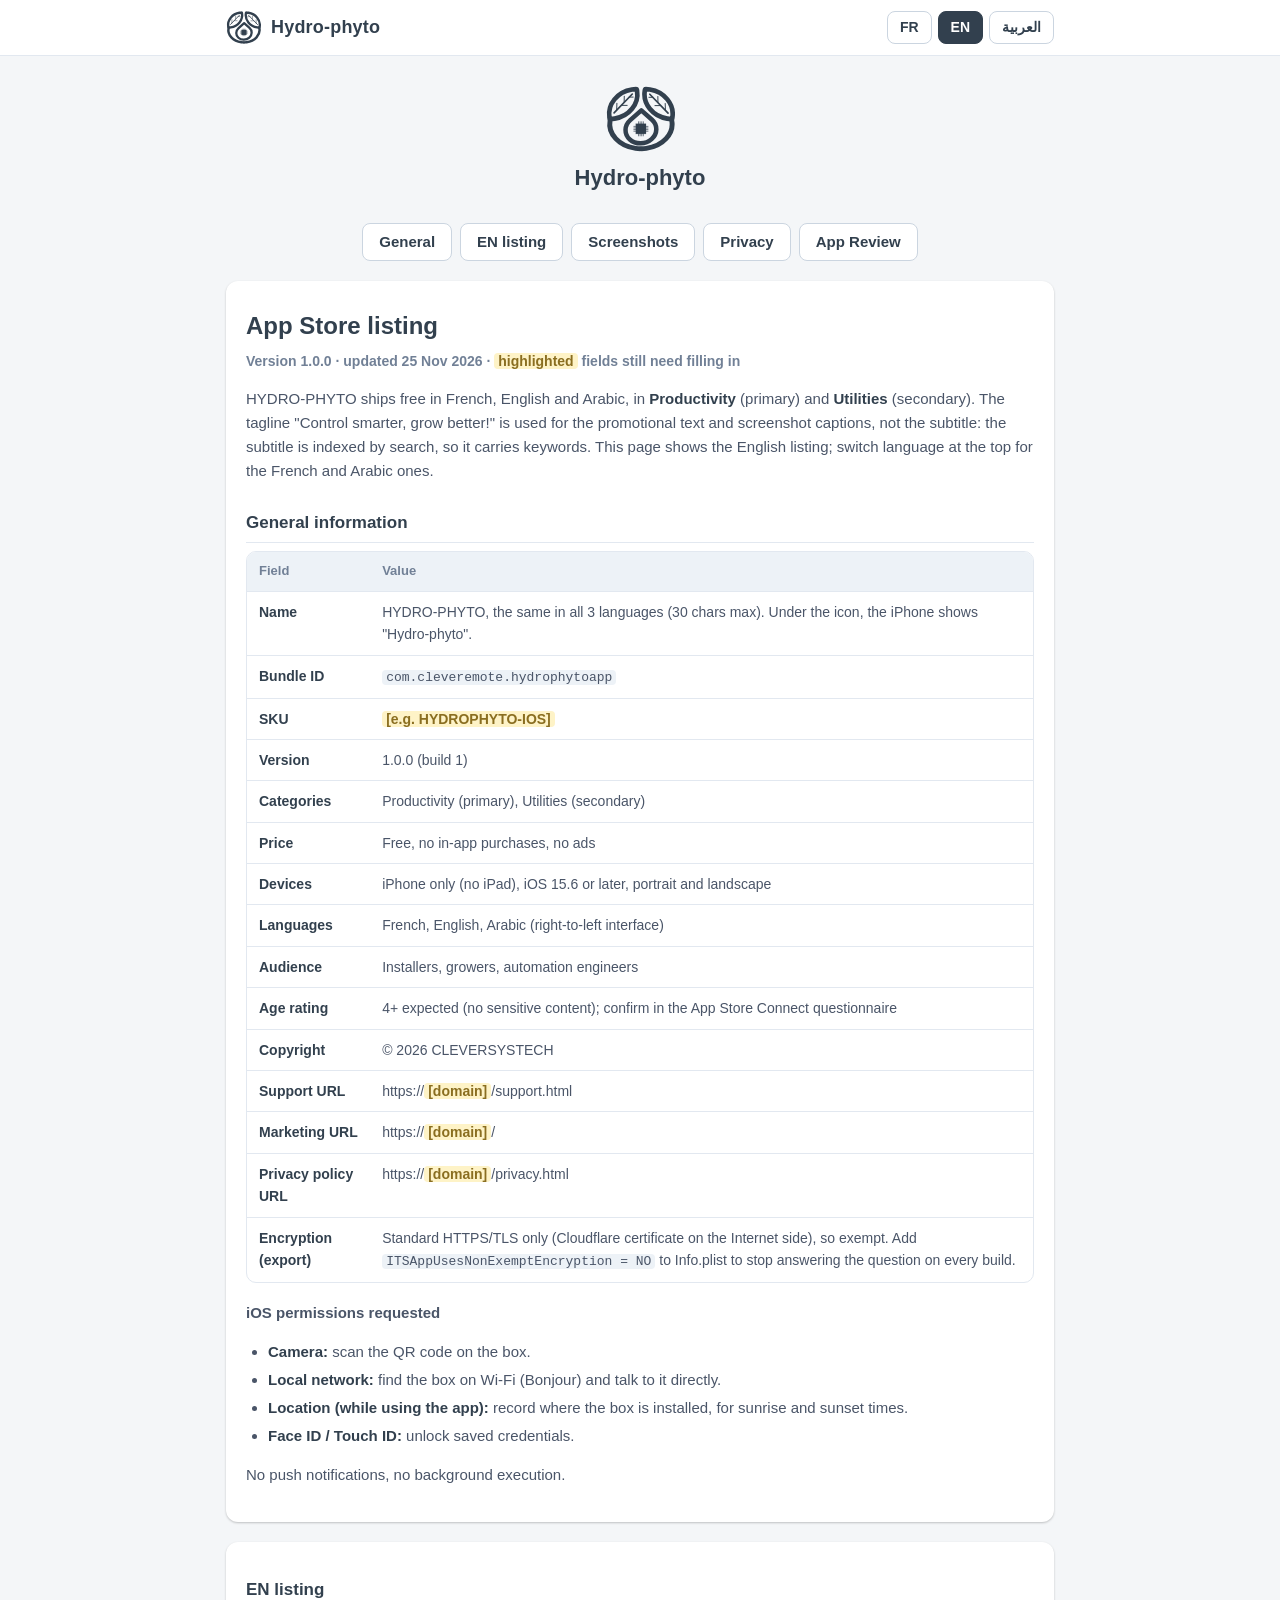
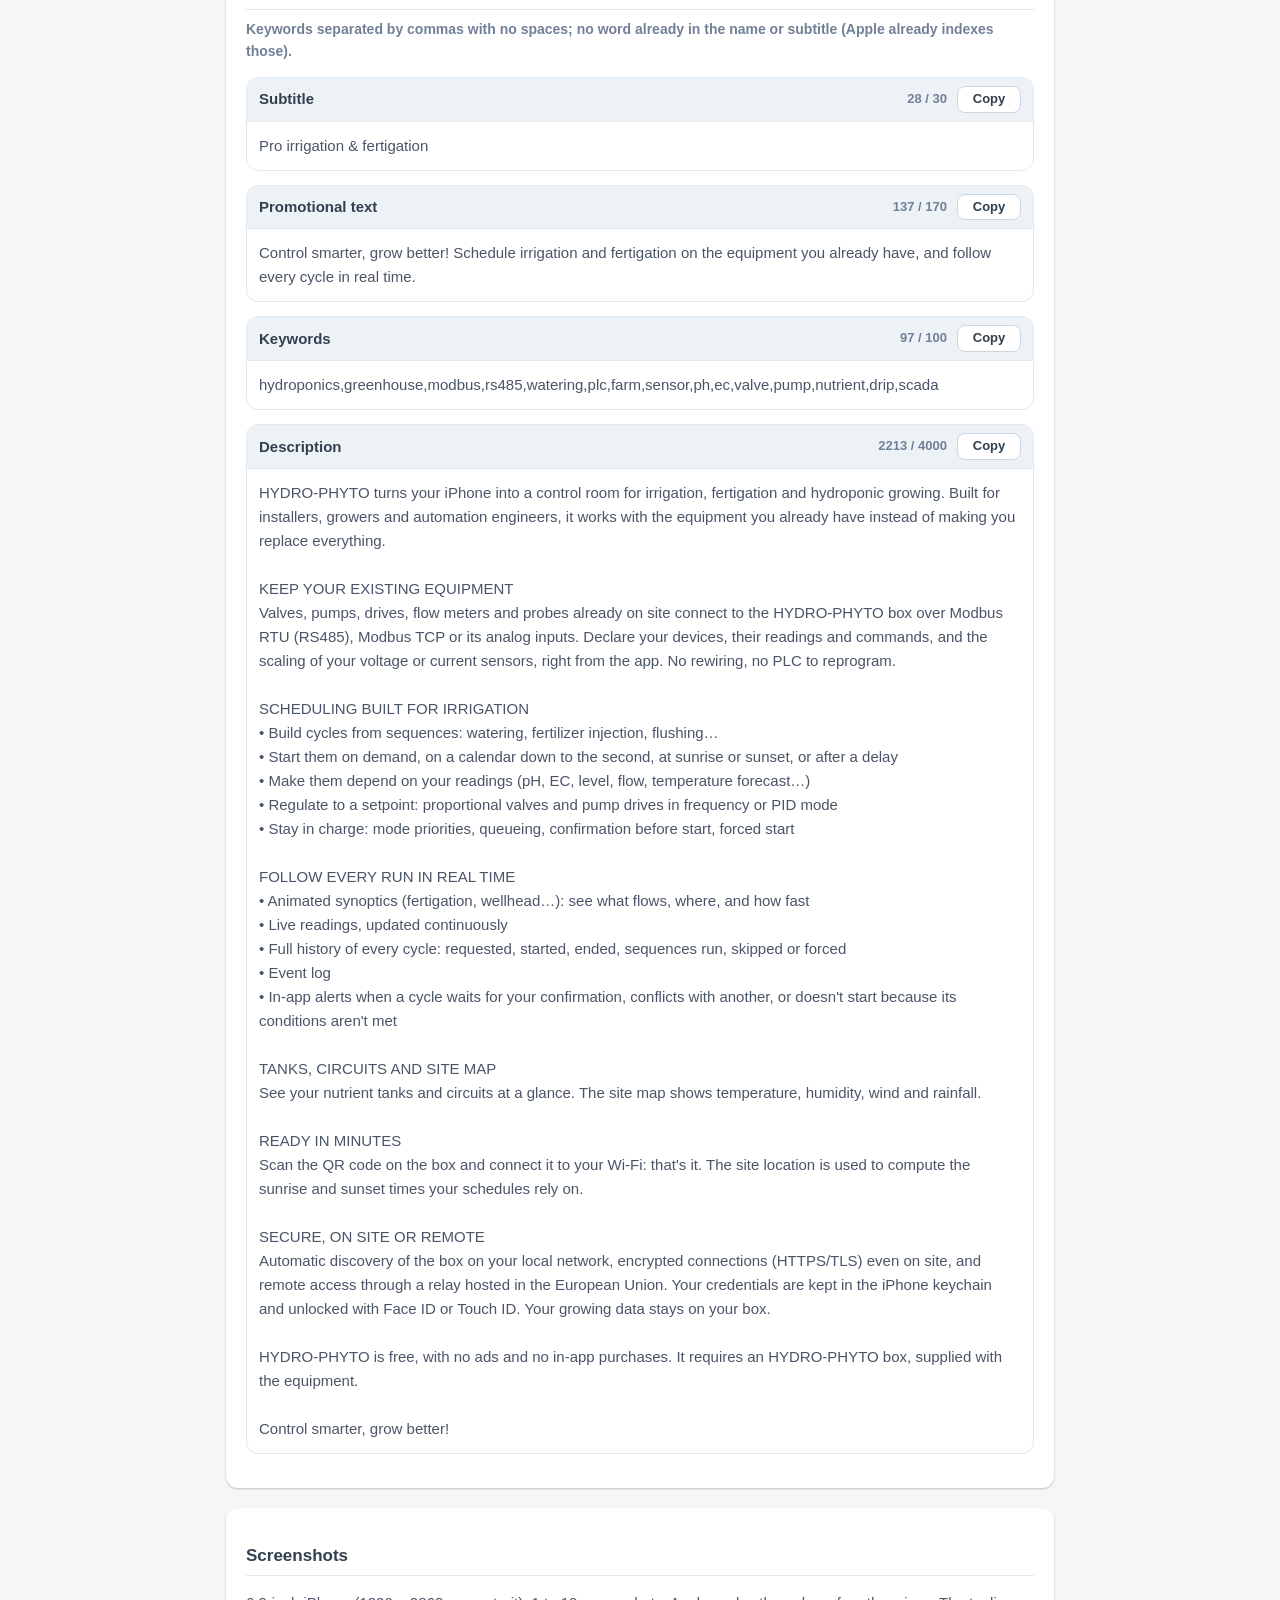
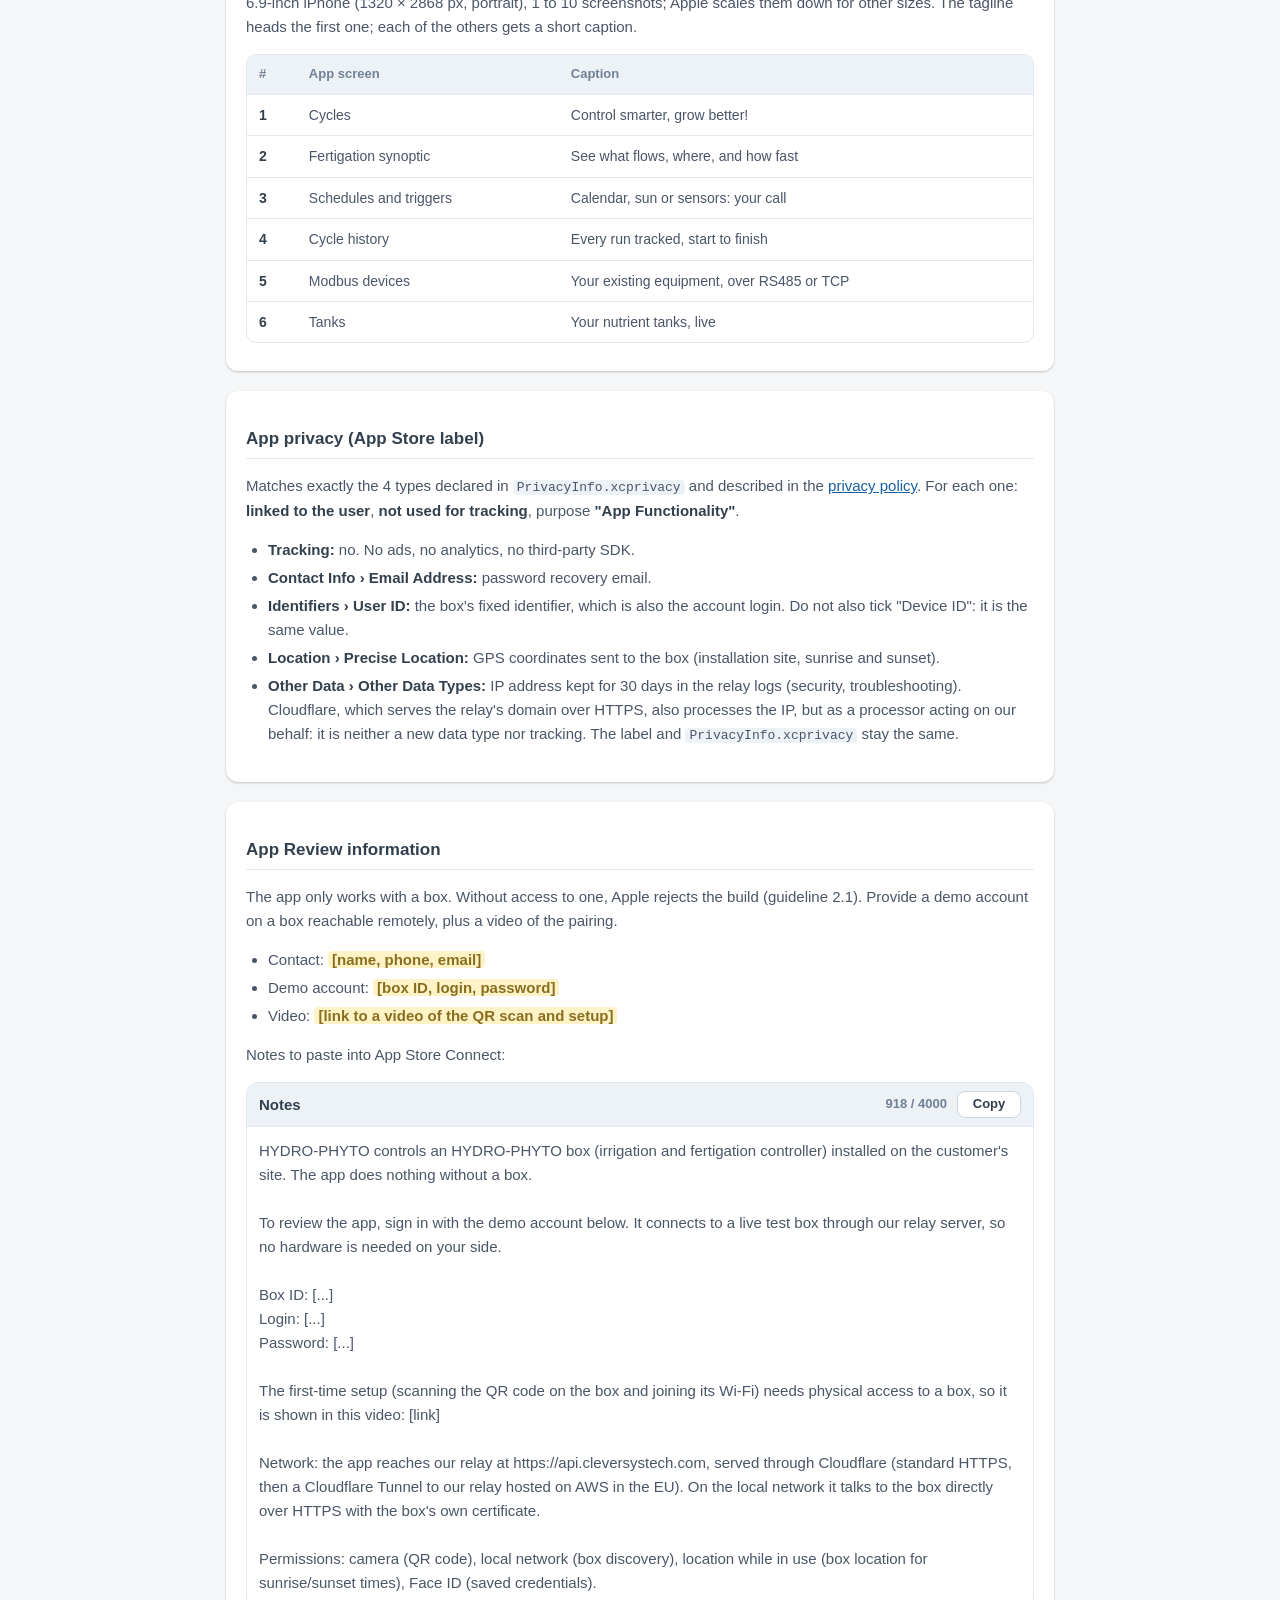
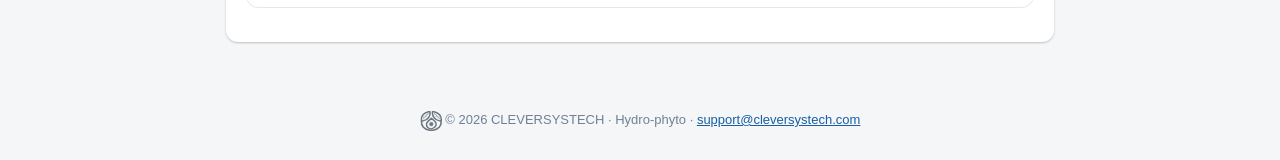
==== commit 58263182: "ajout cloudflare" ====
--- a/app-store.html
+++ b/app-store.html
@@ -42,7 +42,7 @@
 
   <section class="card" id="fr-general">
     <h1>Fiche App Store</h1>
-    <p class="meta">Version 1.0.0 · mise à jour le 18 nov. 2026 · les champs <span class="todo">surlignés</span> restent à compléter</p>
+    <p class="meta">Version 1.0.0 · mise à jour le 25 nov. 2026 · les champs <span class="todo">surlignés</span> restent à compléter</p>
     <p>HYDRO-PHYTO est publiée gratuitement en français, en anglais et en arabe, dans <strong>Productivité</strong> (principale) et <strong>Utilitaires</strong> (secondaire). Le slogan « Control smarter, grow better! » sert au texte promotionnel et aux légendes des captures, pas au sous-titre : le sous-titre est indexé par la recherche, il porte donc des mots-clés. Cette page montre la fiche française ; changez de langue en haut pour les fiches anglaise et arabe.</p>
 
     <h2>Informations générales</h2>
@@ -63,7 +63,7 @@
         <tr><td>URL d'assistance</td><td>https://<span class="todo">[domaine]</span>/support.html</td></tr>
         <tr><td>URL marketing</td><td>https://<span class="todo">[domaine]</span>/</td></tr>
         <tr><td>URL de confidentialité</td><td>https://<span class="todo">[domaine]</span>/privacy.html</td></tr>
-        <tr><td>Chiffrement (export)</td><td>HTTPS/TLS standard uniquement, donc exempté. Ajouter <code>ITSAppUsesNonExemptEncryption = NO</code> à l'Info.plist pour ne plus répondre à la question à chaque build.</td></tr>
+        <tr><td>Chiffrement (export)</td><td>HTTPS/TLS standard uniquement (certificat Cloudflare côté Internet), donc exempté. Ajouter <code>ITSAppUsesNonExemptEncryption = NO</code> à l'Info.plist pour ne plus répondre à la question à chaque build.</td></tr>
       </tbody>
     </table></div>
 
@@ -148,7 +148,7 @@
       <li><strong>Coordonnées › Adresse e-mail :</strong> e-mail de récupération du mot de passe.</li>
       <li><strong>Identifiants › Identifiant d'utilisateur :</strong> identifiant fixe de la box, qui sert aussi de login du compte. Ne pas cocher en plus « Identifiant de l'appareil » : c'est la même valeur.</li>
       <li><strong>Localisation › Position précise :</strong> coordonnées GPS envoyées à la box (lieu d'installation, lever et coucher du soleil).</li>
-      <li><strong>Autres données › Autres types de données :</strong> adresse IP conservée 30 jours dans les journaux du relais (sécurité, diagnostic).</li>
+      <li><strong>Autres données › Autres types de données :</strong> adresse IP conservée 30 jours dans les journaux du relais (sécurité, diagnostic). Cloudflare, qui sert le domaine du relais en HTTPS, traite aussi l'IP, mais en tant que sous-traitant pour notre compte : ce n'est ni un nouveau type de donnée ni du suivi. L'étiquette et <code>PrivacyInfo.xcprivacy</code> ne changent pas.</li>
     </ul>
   </section>
 
@@ -171,6 +171,8 @@
 Password: [...]
 
 The first-time setup (scanning the QR code on the box and joining its Wi-Fi) needs physical access to a box, so it is shown in this video: [link]
+
+Network: the app reaches our relay at https://api.cleversystech.com, served through Cloudflare (standard HTTPS, then a Cloudflare Tunnel to our relay hosted on AWS in the EU). On the local network it talks to the box directly over HTTPS with the box's own certificate.
 
 Permissions: camera (QR code), local network (box discovery), location while in use (box location for sunrise/sunset times), Face ID (saved credentials).</div></div>
   </section>
@@ -188,7 +190,7 @@
 
   <section class="card" id="en-general">
     <h1>App Store listing</h1>
-    <p class="meta">Version 1.0.0 · updated 18 Nov 2026 · <span class="todo">highlighted</span> fields still need filling in</p>
+    <p class="meta">Version 1.0.0 · updated 25 Nov 2026 · <span class="todo">highlighted</span> fields still need filling in</p>
     <p>HYDRO-PHYTO ships free in French, English and Arabic, in <strong>Productivity</strong> (primary) and <strong>Utilities</strong> (secondary). The tagline "Control smarter, grow better!" is used for the promotional text and screenshot captions, not the subtitle: the subtitle is indexed by search, so it carries keywords. This page shows the English listing; switch language at the top for the French and Arabic ones.</p>
 
     <h2>General information</h2>
@@ -209,7 +211,7 @@
         <tr><td>Support URL</td><td>https://<span class="todo">[domain]</span>/support.html</td></tr>
         <tr><td>Marketing URL</td><td>https://<span class="todo">[domain]</span>/</td></tr>
         <tr><td>Privacy policy URL</td><td>https://<span class="todo">[domain]</span>/privacy.html</td></tr>
-        <tr><td>Encryption (export)</td><td>Standard HTTPS/TLS only, so exempt. Add <code>ITSAppUsesNonExemptEncryption = NO</code> to Info.plist to stop answering the question on every build.</td></tr>
+        <tr><td>Encryption (export)</td><td>Standard HTTPS/TLS only (Cloudflare certificate on the Internet side), so exempt. Add <code>ITSAppUsesNonExemptEncryption = NO</code> to Info.plist to stop answering the question on every build.</td></tr>
       </tbody>
     </table></div>
 
@@ -294,7 +296,7 @@
       <li><strong>Contact Info › Email Address:</strong> password recovery email.</li>
       <li><strong>Identifiers › User ID:</strong> the box's fixed identifier, which is also the account login. Do not also tick "Device ID": it is the same value.</li>
       <li><strong>Location › Precise Location:</strong> GPS coordinates sent to the box (installation site, sunrise and sunset).</li>
-      <li><strong>Other Data › Other Data Types:</strong> IP address kept for 30 days in the relay logs (security, troubleshooting).</li>
+      <li><strong>Other Data › Other Data Types:</strong> IP address kept for 30 days in the relay logs (security, troubleshooting). Cloudflare, which serves the relay's domain over HTTPS, also processes the IP, but as a processor acting on our behalf: it is neither a new data type nor tracking. The label and <code>PrivacyInfo.xcprivacy</code> stay the same.</li>
     </ul>
   </section>
 
@@ -317,6 +319,8 @@
 Password: [...]
 
 The first-time setup (scanning the QR code on the box and joining its Wi-Fi) needs physical access to a box, so it is shown in this video: [link]
+
+Network: the app reaches our relay at https://api.cleversystech.com, served through Cloudflare (standard HTTPS, then a Cloudflare Tunnel to our relay hosted on AWS in the EU). On the local network it talks to the box directly over HTTPS with the box's own certificate.
 
 Permissions: camera (QR code), local network (box discovery), location while in use (box location for sunrise/sunset times), Face ID (saved credentials).</div></div>
   </section>
@@ -334,7 +338,7 @@
 
   <section class="card" id="ar-general">
     <h1>بطاقة App Store</h1>
-    <p class="meta">الإصدار 1.0.0 · آخر تحديث 18 نوفمبر 2026 · الحقول <span class="todo">المظلّلة</span> لم تُستكمل بعد</p>
+    <p class="meta">الإصدار 1.0.0 · آخر تحديث 25 نوفمبر 2026 · الحقول <span class="todo">المظلّلة</span> لم تُستكمل بعد</p>
     <p>يُنشر HYDRO-PHYTO مجانًا بالفرنسية والإنجليزية والعربية، في فئة <strong>الإنتاجية</strong> (رئيسية) و<strong>الأدوات</strong> (ثانوية). يُستخدم الشعار «Control smarter, grow better!» في النص الترويجي وتعليقات لقطات الشاشة، لا في العنوان الفرعي: فالعنوان الفرعي يُفهرَس في البحث، لذا يحمل كلمات مفتاحية. تعرض هذه الصفحة البطاقة العربية؛ غيّر اللغة في الأعلى لعرض البطاقتين الفرنسية والإنجليزية.</p>
 
     <h2>معلومات عامة</h2>
@@ -355,7 +359,7 @@
         <tr><td>رابط الدعم</td><td dir="ltr">https://<span class="todo">[domain]</span>/support.html</td></tr>
         <tr><td>رابط التسويق</td><td dir="ltr">https://<span class="todo">[domain]</span>/</td></tr>
         <tr><td>رابط سياسة الخصوصية</td><td dir="ltr">https://<span class="todo">[domain]</span>/privacy.html</td></tr>
-        <tr><td>التشفير (التصدير)</td><td>HTTPS/TLS القياسي فقط، فالتطبيق مُعفى. أضف <code dir="ltr">ITSAppUsesNonExemptEncryption = NO</code> إلى Info.plist كي لا يُطرح السؤال مع كل بناء.</td></tr>
+        <tr><td>التشفير (التصدير)</td><td>HTTPS/TLS القياسي فقط (شهادة Cloudflare من جهة الإنترنت)، فالتطبيق مُعفى. أضف <code dir="ltr">ITSAppUsesNonExemptEncryption = NO</code> إلى Info.plist كي لا يُطرح السؤال مع كل بناء.</td></tr>
       </tbody>
     </table></div>
 
@@ -440,7 +444,7 @@
       <li><strong>معلومات الاتصال › عنوان البريد الإلكتروني:</strong> البريد الإلكتروني لاسترداد كلمة المرور.</li>
       <li><strong>المعرّفات › معرّف المستخدم:</strong> المعرّف الثابت للصندوق، وهو أيضًا اسم المستخدم للحساب. لا تحدّد «معرّف الجهاز» إضافةً إليه: إنها القيمة نفسها.</li>
       <li><strong>الموقع › الموقع الدقيق:</strong> إحداثيات GPS المرسلة إلى الصندوق (مكان التثبيت، شروق الشمس وغروبها).</li>
-      <li><strong>بيانات أخرى › أنواع بيانات أخرى:</strong> عنوان IP المحفوظ 30 يومًا في سجلات الخادم الوسيط (الأمان، التشخيص).</li>
+      <li><strong>بيانات أخرى › أنواع بيانات أخرى:</strong> عنوان IP المحفوظ 30 يومًا في سجلات الخادم الوسيط (الأمان، التشخيص). تعالج Cloudflare، التي تقدّم نطاق الخادم الوسيط عبر HTTPS، عنوان IP أيضًا، لكن بصفتها معالجًا من الباطن لحسابنا: فليس ذلك نوع بيانات جديدًا ولا تتبّعًا. لا يتغيّر الملصق ولا <code dir="ltr">PrivacyInfo.xcprivacy</code>.</li>
     </ul>
   </section>
 
@@ -464,6 +468,8 @@
 
 The first-time setup (scanning the QR code on the box and joining its Wi-Fi) needs physical access to a box, so it is shown in this video: [link]
 
+Network: the app reaches our relay at https://api.cleversystech.com, served through Cloudflare (standard HTTPS, then a Cloudflare Tunnel to our relay hosted on AWS in the EU). On the local network it talks to the box directly over HTTPS with the box's own certificate.
+
 Permissions: camera (QR code), local network (box discovery), location while in use (box location for sunrise/sunset times), Face ID (saved credentials).</div></div>
   </section>
 </div>
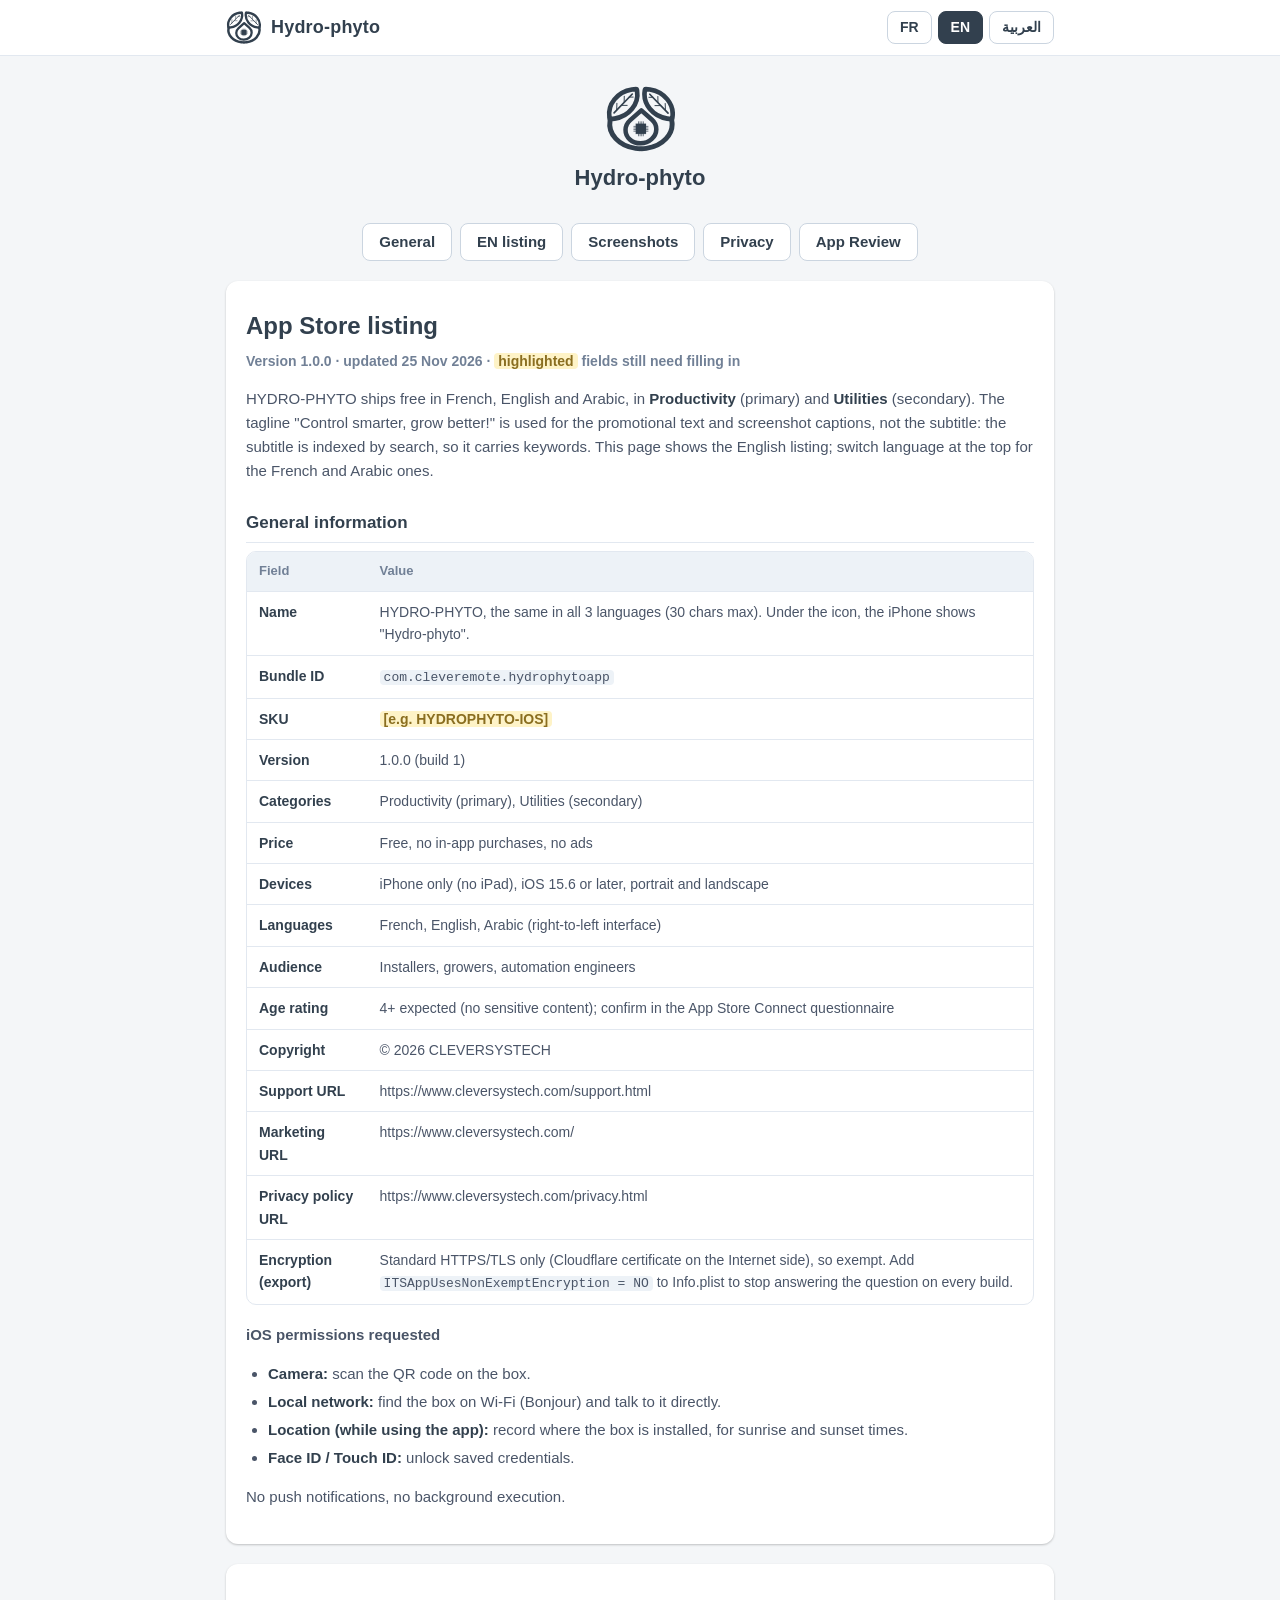
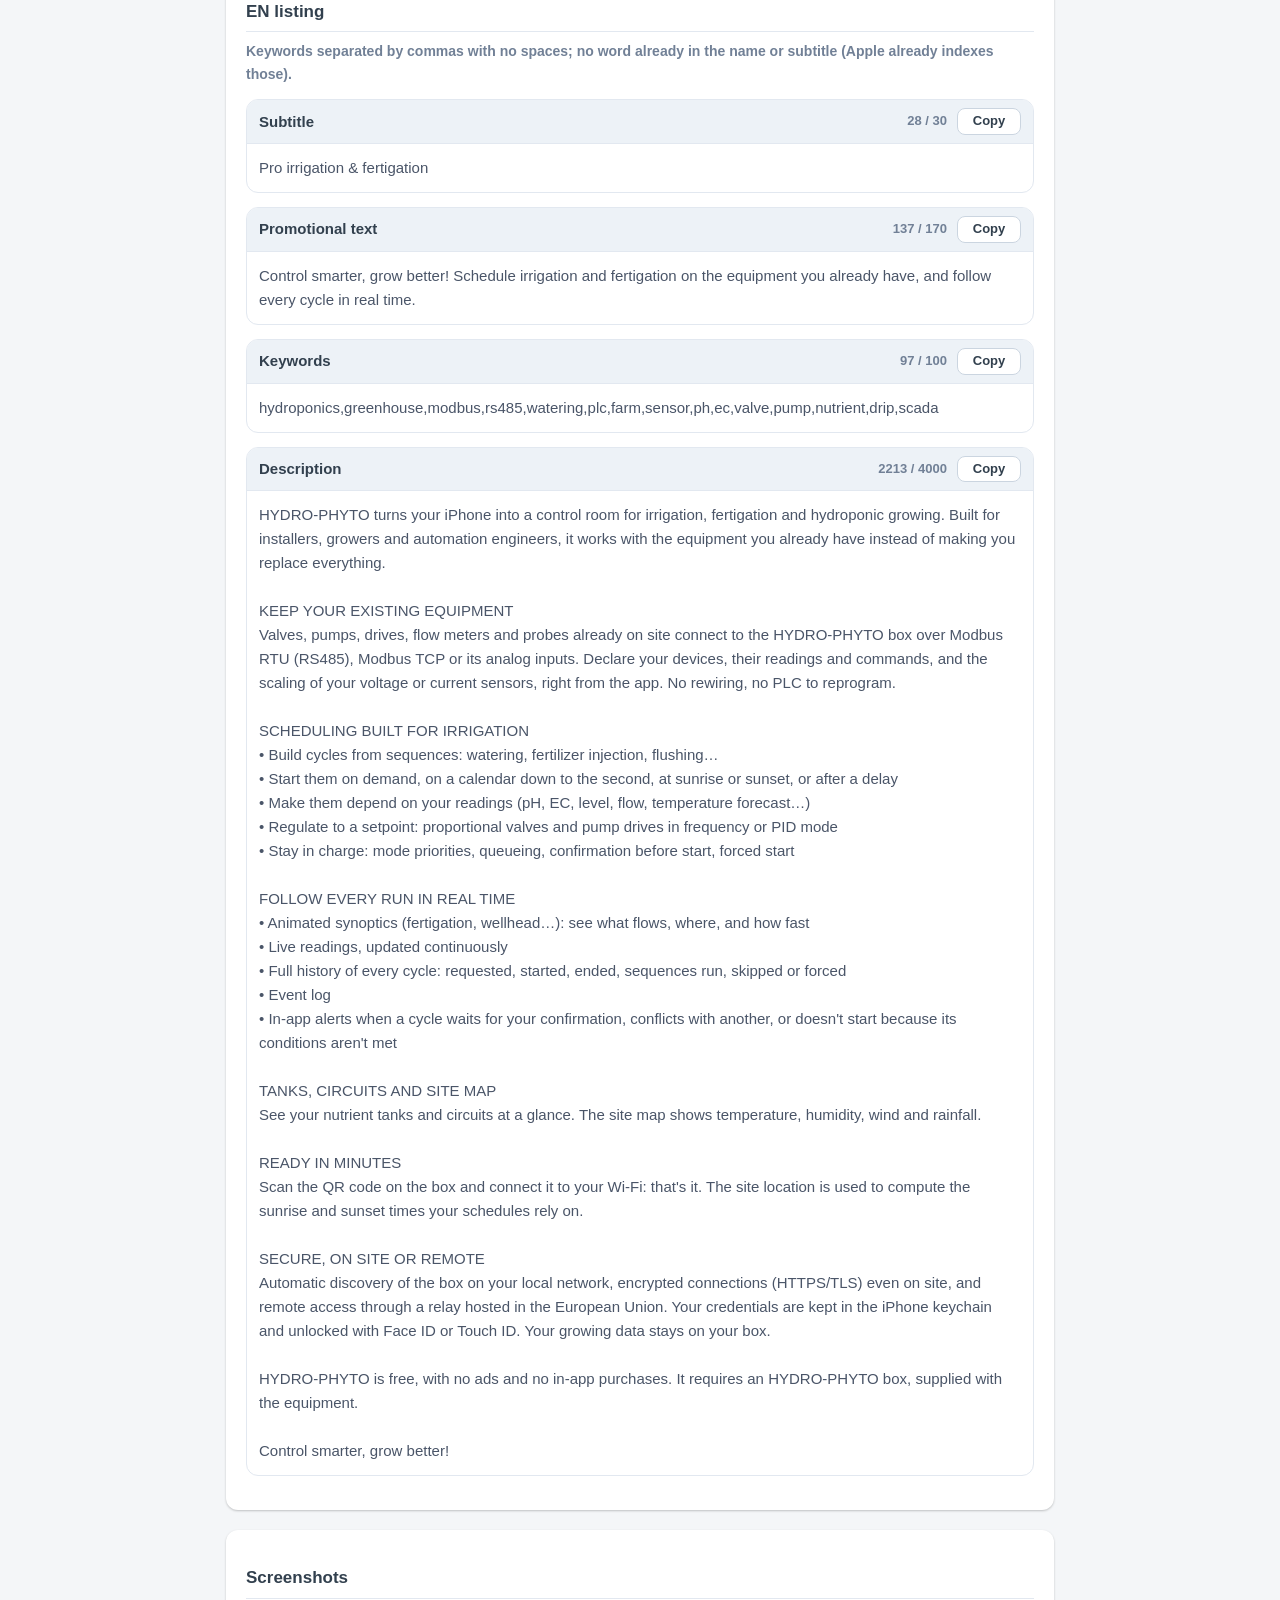
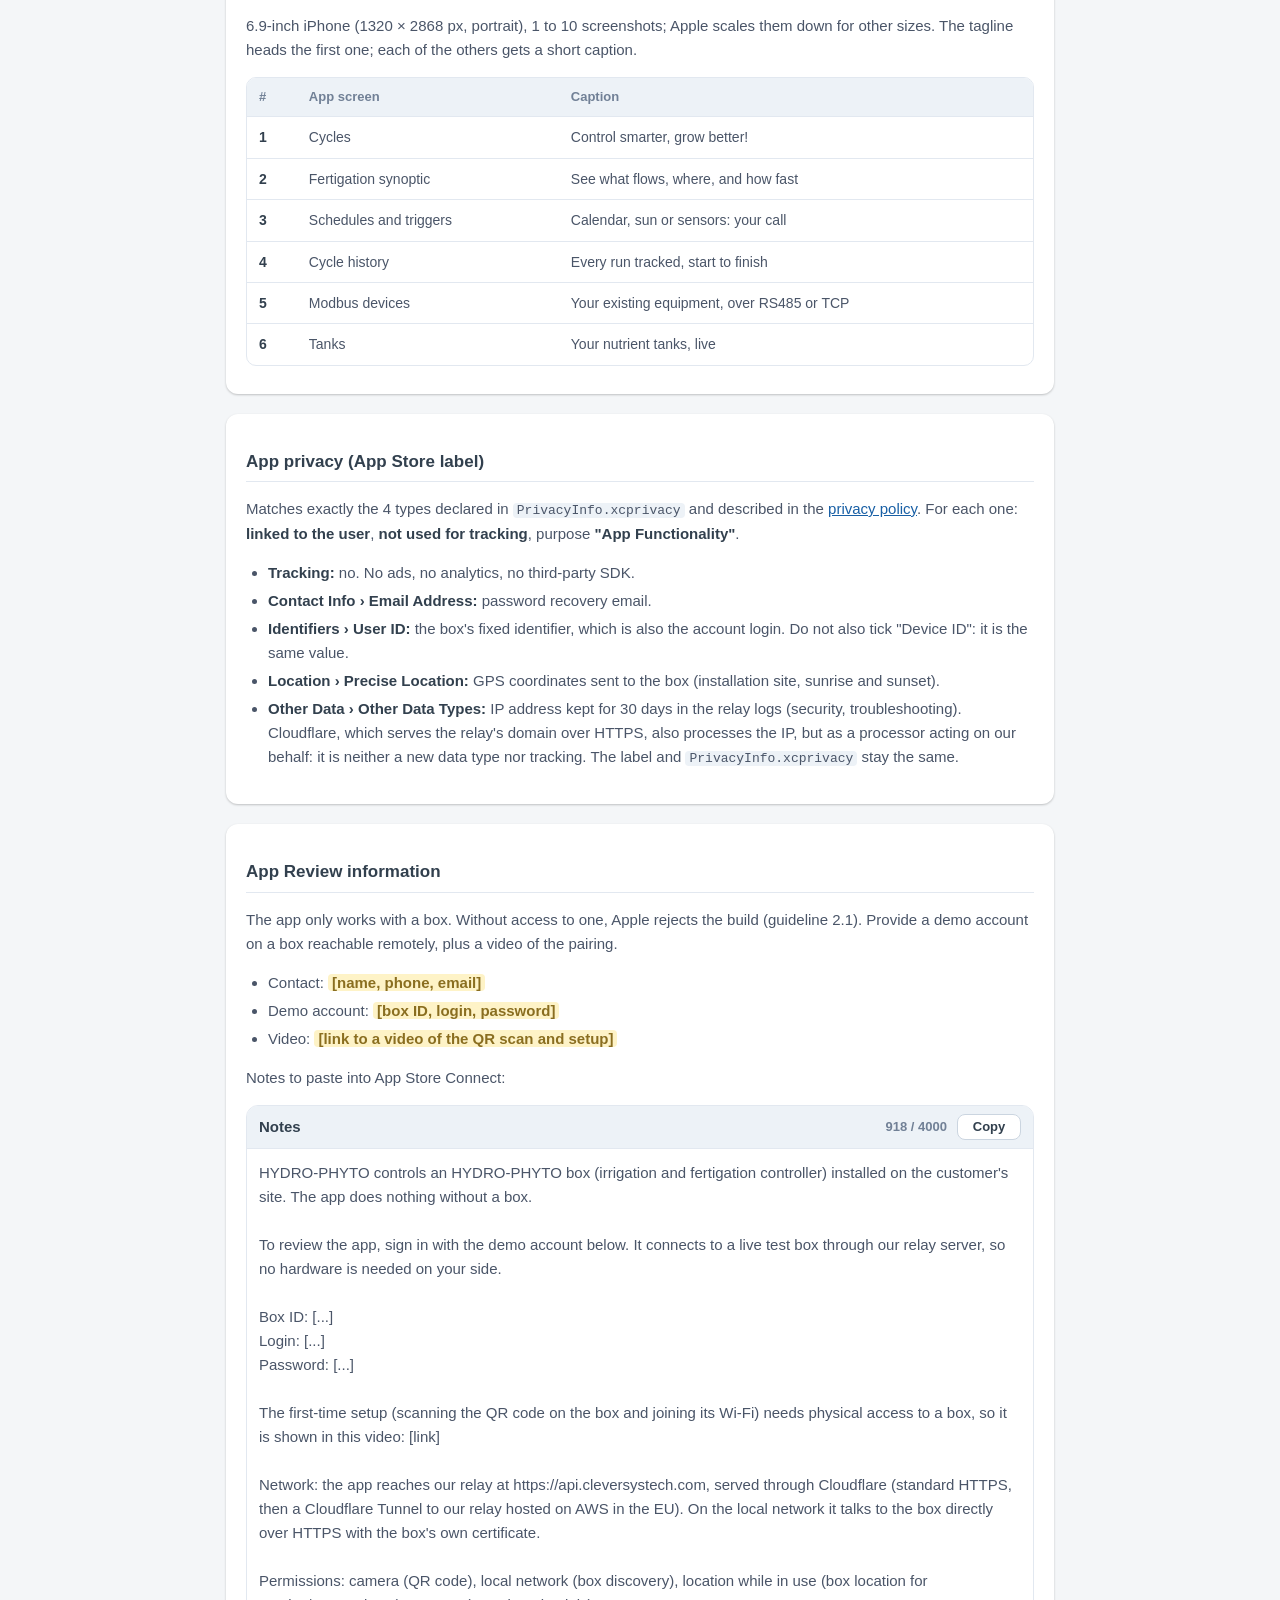
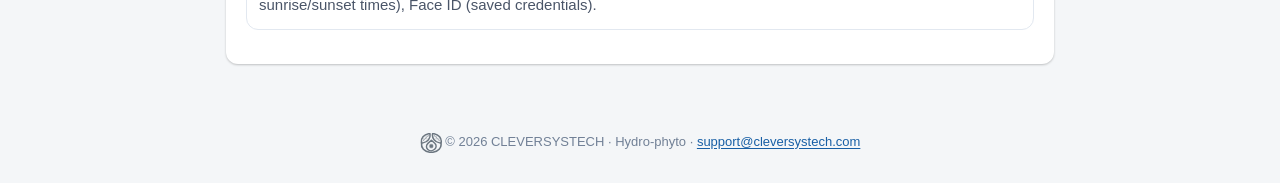
==== commit deb46c2c: "rectifiacation retour" ====
--- a/app-store.html
+++ b/app-store.html
@@ -60,9 +60,9 @@
         <tr><td>Public</td><td>Installateurs, agriculteurs, automaticiens</td></tr>
         <tr><td>Classification d'âge</td><td>4+ attendu (aucun contenu sensible) ; à confirmer dans le questionnaire App Store Connect</td></tr>
         <tr><td>Copyright</td><td>© 2026 CLEVERSYSTECH</td></tr>
-        <tr><td>URL d'assistance</td><td>https://<span class="todo">[domaine]</span>/support.html</td></tr>
-        <tr><td>URL marketing</td><td>https://<span class="todo">[domaine]</span>/</td></tr>
-        <tr><td>URL de confidentialité</td><td>https://<span class="todo">[domaine]</span>/privacy.html</td></tr>
+        <tr><td>URL d'assistance</td><td>https://www.cleversystech.com/support.html</td></tr>
+        <tr><td>URL marketing</td><td>https://www.cleversystech.com/</td></tr>
+        <tr><td>URL de confidentialité</td><td>https://www.cleversystech.com/privacy.html</td></tr>
         <tr><td>Chiffrement (export)</td><td>HTTPS/TLS standard uniquement (certificat Cloudflare côté Internet), donc exempté. Ajouter <code>ITSAppUsesNonExemptEncryption = NO</code> à l'Info.plist pour ne plus répondre à la question à chaque build.</td></tr>
       </tbody>
     </table></div>
@@ -208,9 +208,9 @@
         <tr><td>Audience</td><td>Installers, growers, automation engineers</td></tr>
         <tr><td>Age rating</td><td>4+ expected (no sensitive content); confirm in the App Store Connect questionnaire</td></tr>
         <tr><td>Copyright</td><td>© 2026 CLEVERSYSTECH</td></tr>
-        <tr><td>Support URL</td><td>https://<span class="todo">[domain]</span>/support.html</td></tr>
-        <tr><td>Marketing URL</td><td>https://<span class="todo">[domain]</span>/</td></tr>
-        <tr><td>Privacy policy URL</td><td>https://<span class="todo">[domain]</span>/privacy.html</td></tr>
+        <tr><td>Support URL</td><td>https://www.cleversystech.com/support.html</td></tr>
+        <tr><td>Marketing URL</td><td>https://www.cleversystech.com/</td></tr>
+        <tr><td>Privacy policy URL</td><td>https://www.cleversystech.com/privacy.html</td></tr>
         <tr><td>Encryption (export)</td><td>Standard HTTPS/TLS only (Cloudflare certificate on the Internet side), so exempt. Add <code>ITSAppUsesNonExemptEncryption = NO</code> to Info.plist to stop answering the question on every build.</td></tr>
       </tbody>
     </table></div>
@@ -356,9 +356,9 @@
         <tr><td>الجمهور</td><td>المركّبون، المزارعون، مهندسو الأتمتة</td></tr>
         <tr><td>التصنيف العمري</td><td>‎4+‎ متوقّع (لا محتوى حساس)؛ يُؤكَّد عبر استبيان App Store Connect</td></tr>
         <tr><td>حقوق النشر</td><td>© 2026 CLEVERSYSTECH</td></tr>
-        <tr><td>رابط الدعم</td><td dir="ltr">https://<span class="todo">[domain]</span>/support.html</td></tr>
-        <tr><td>رابط التسويق</td><td dir="ltr">https://<span class="todo">[domain]</span>/</td></tr>
-        <tr><td>رابط سياسة الخصوصية</td><td dir="ltr">https://<span class="todo">[domain]</span>/privacy.html</td></tr>
+        <tr><td>رابط الدعم</td><td dir="ltr">https://www.cleversystech.com/support.html</td></tr>
+        <tr><td>رابط التسويق</td><td dir="ltr">https://www.cleversystech.com/</td></tr>
+        <tr><td>رابط سياسة الخصوصية</td><td dir="ltr">https://www.cleversystech.com/privacy.html</td></tr>
         <tr><td>التشفير (التصدير)</td><td>HTTPS/TLS القياسي فقط (شهادة Cloudflare من جهة الإنترنت)، فالتطبيق مُعفى. أضف <code dir="ltr">ITSAppUsesNonExemptEncryption = NO</code> إلى Info.plist كي لا يُطرح السؤال مع كل بناء.</td></tr>
       </tbody>
     </table></div>
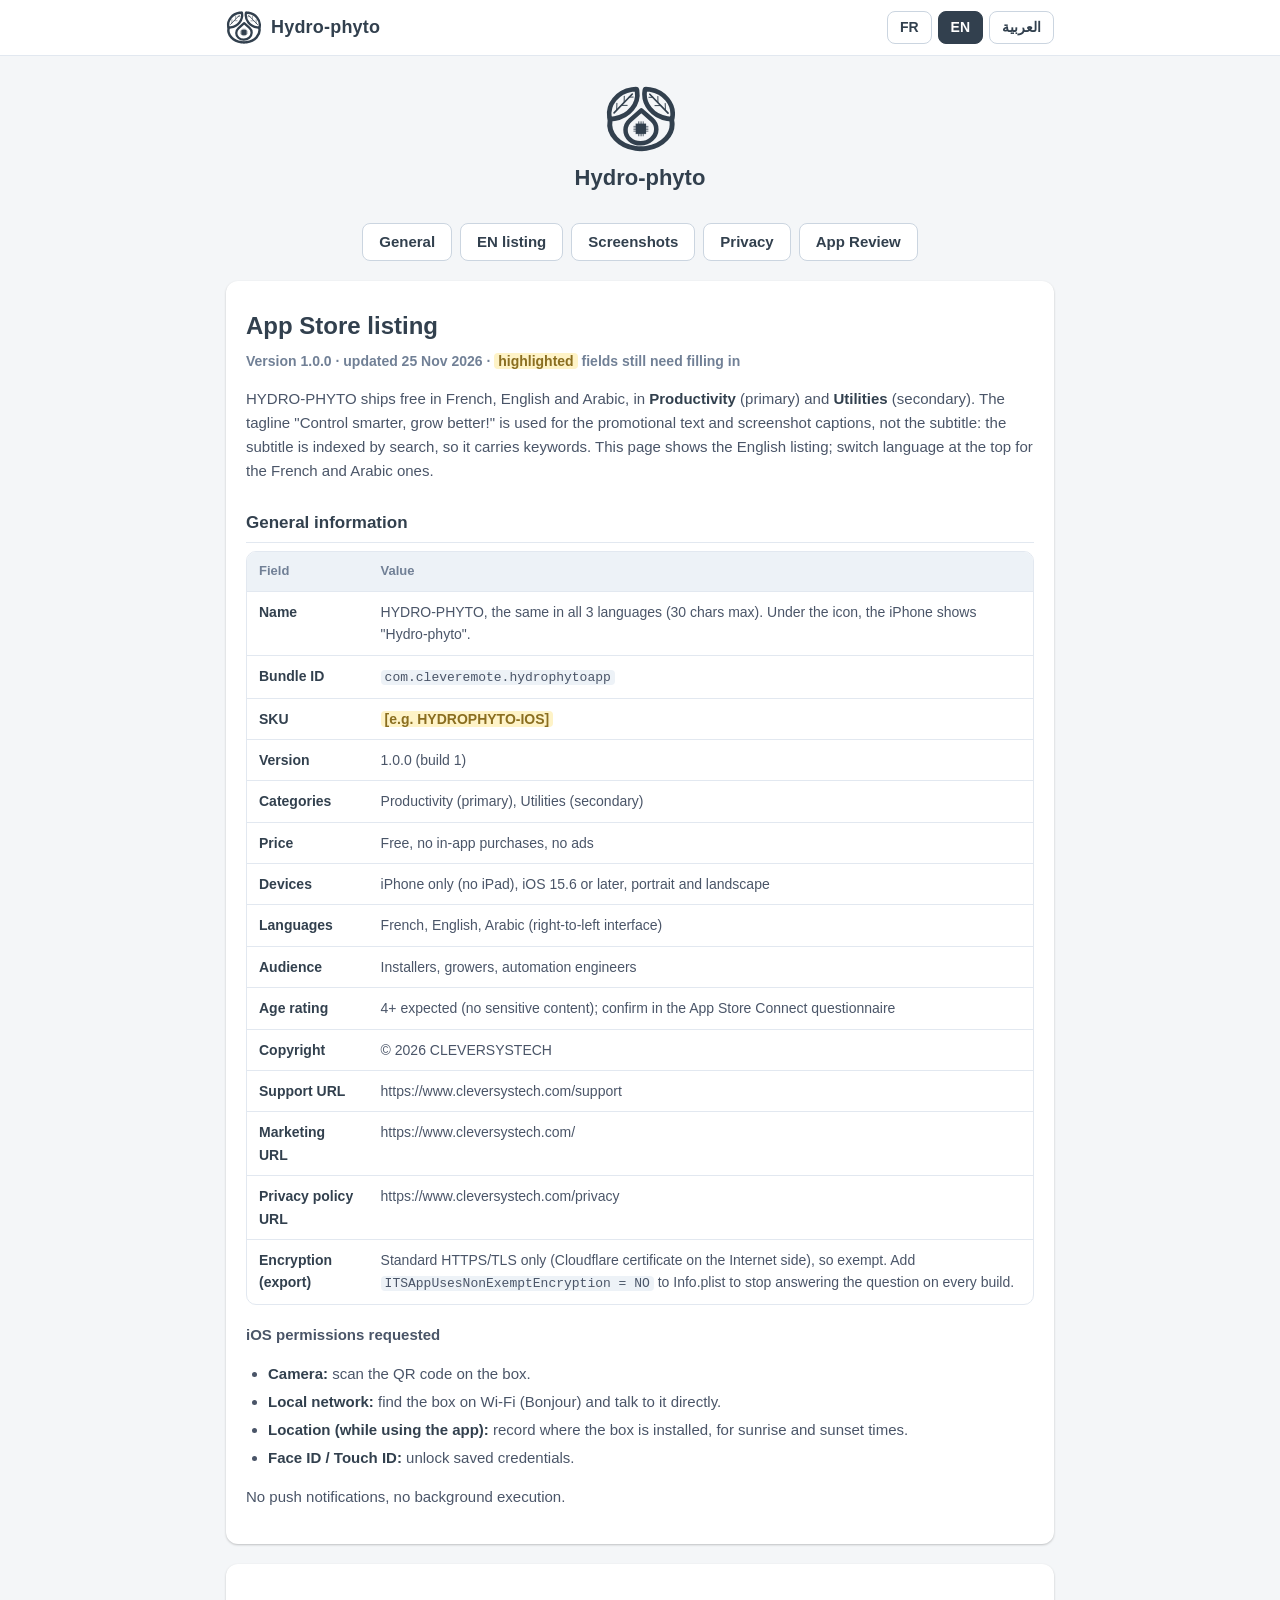
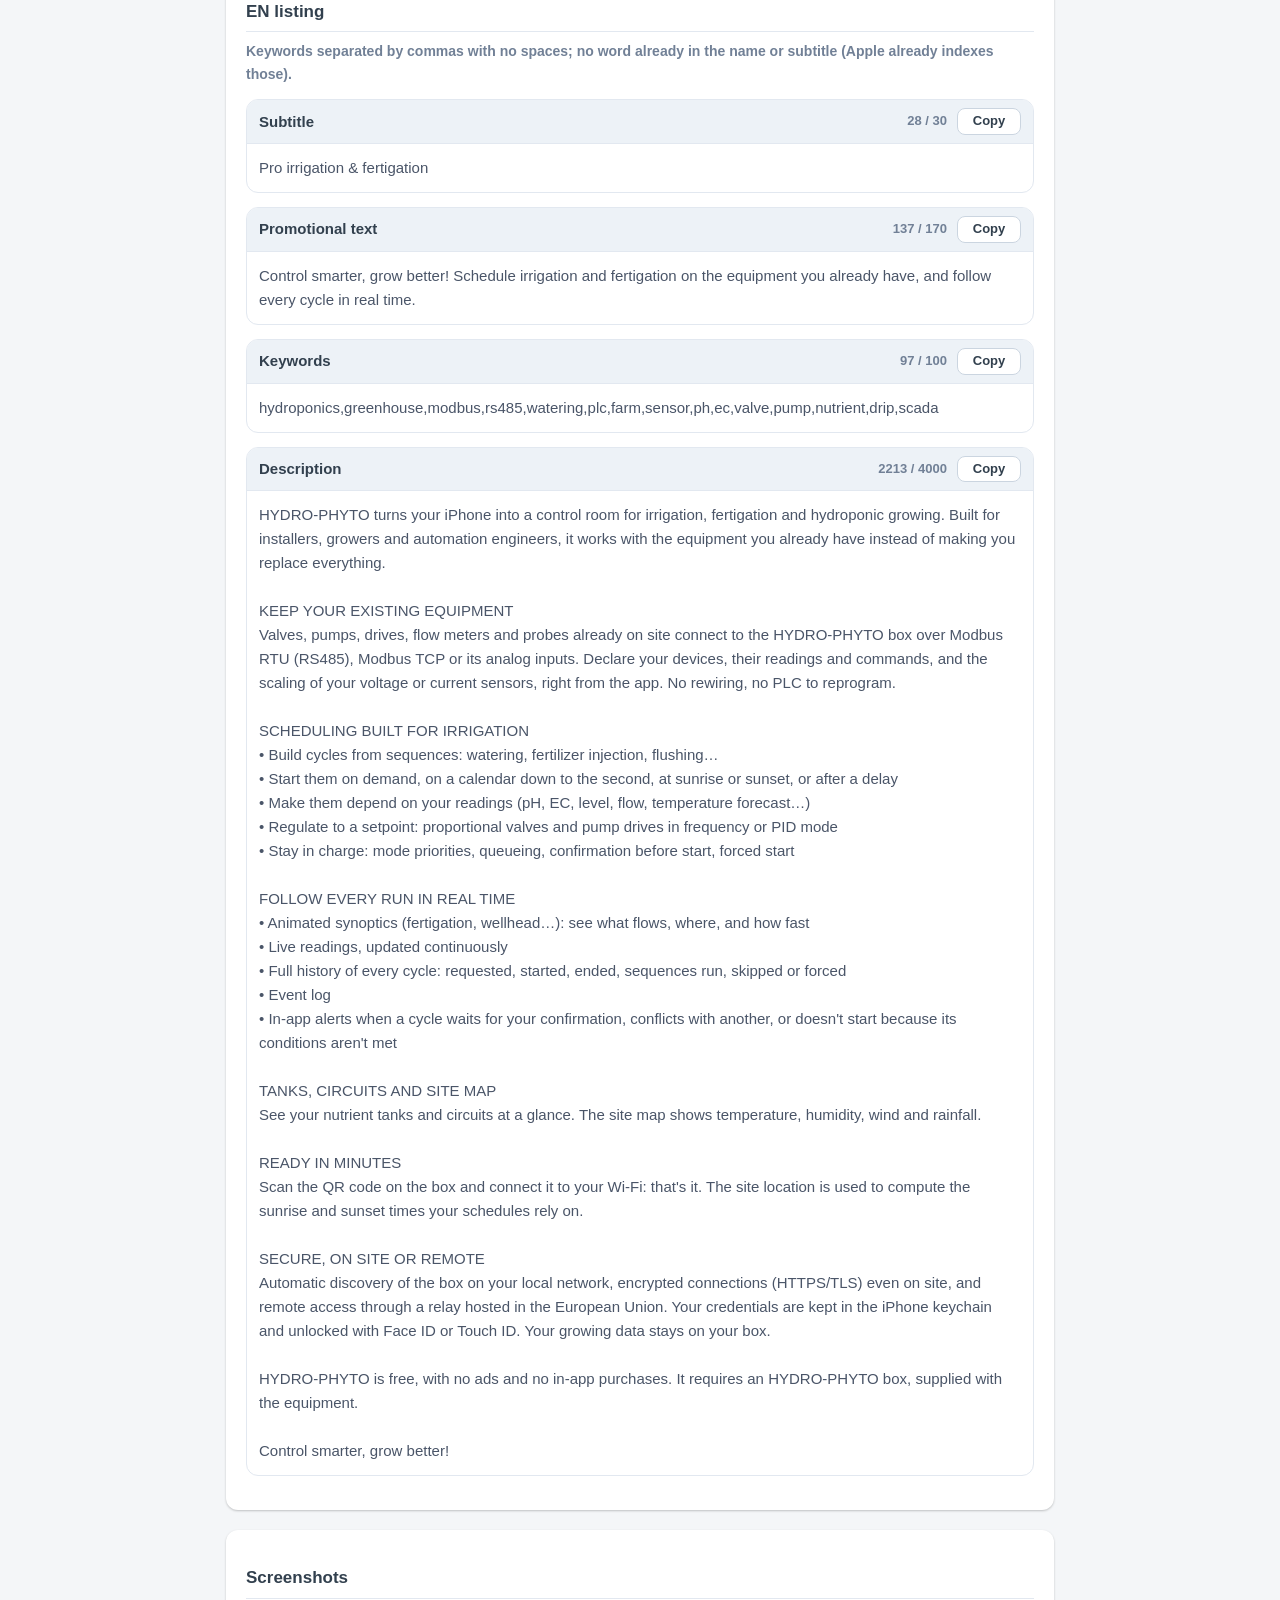
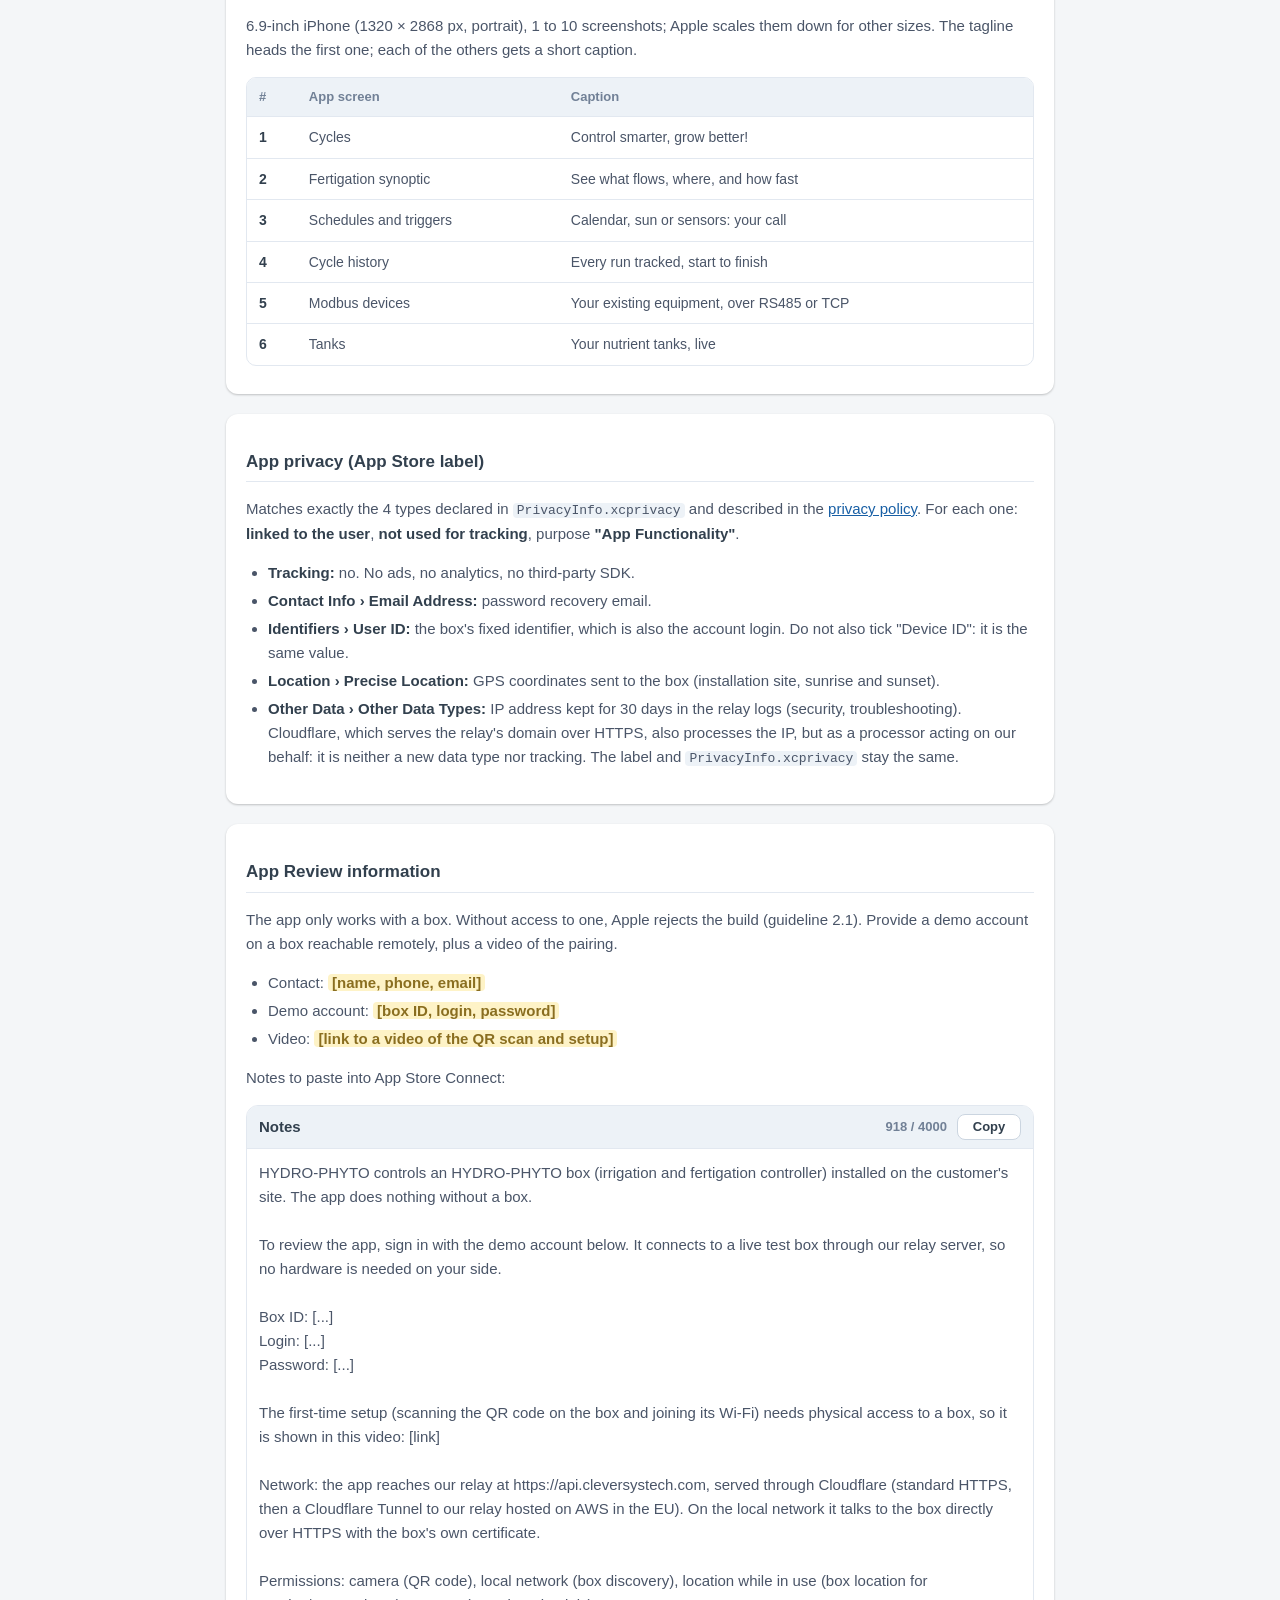
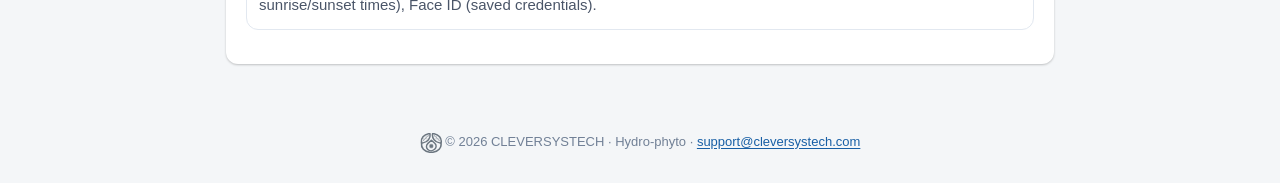
==== commit 54220500: "coherence urls" ====
--- a/app-store.html
+++ b/app-store.html
@@ -60,9 +60,9 @@
         <tr><td>Public</td><td>Installateurs, agriculteurs, automaticiens</td></tr>
         <tr><td>Classification d'âge</td><td>4+ attendu (aucun contenu sensible) ; à confirmer dans le questionnaire App Store Connect</td></tr>
         <tr><td>Copyright</td><td>© 2026 CLEVERSYSTECH</td></tr>
-        <tr><td>URL d'assistance</td><td>https://www.cleversystech.com/support.html</td></tr>
+        <tr><td>URL d'assistance</td><td>https://www.cleversystech.com/support</td></tr>
         <tr><td>URL marketing</td><td>https://www.cleversystech.com/</td></tr>
-        <tr><td>URL de confidentialité</td><td>https://www.cleversystech.com/privacy.html</td></tr>
+        <tr><td>URL de confidentialité</td><td>https://www.cleversystech.com/privacy</td></tr>
         <tr><td>Chiffrement (export)</td><td>HTTPS/TLS standard uniquement (certificat Cloudflare côté Internet), donc exempté. Ajouter <code>ITSAppUsesNonExemptEncryption = NO</code> à l'Info.plist pour ne plus répondre à la question à chaque build.</td></tr>
       </tbody>
     </table></div>
@@ -208,9 +208,9 @@
         <tr><td>Audience</td><td>Installers, growers, automation engineers</td></tr>
         <tr><td>Age rating</td><td>4+ expected (no sensitive content); confirm in the App Store Connect questionnaire</td></tr>
         <tr><td>Copyright</td><td>© 2026 CLEVERSYSTECH</td></tr>
-        <tr><td>Support URL</td><td>https://www.cleversystech.com/support.html</td></tr>
+        <tr><td>Support URL</td><td>https://www.cleversystech.com/support</td></tr>
         <tr><td>Marketing URL</td><td>https://www.cleversystech.com/</td></tr>
-        <tr><td>Privacy policy URL</td><td>https://www.cleversystech.com/privacy.html</td></tr>
+        <tr><td>Privacy policy URL</td><td>https://www.cleversystech.com/privacy</td></tr>
         <tr><td>Encryption (export)</td><td>Standard HTTPS/TLS only (Cloudflare certificate on the Internet side), so exempt. Add <code>ITSAppUsesNonExemptEncryption = NO</code> to Info.plist to stop answering the question on every build.</td></tr>
       </tbody>
     </table></div>
@@ -356,9 +356,9 @@
         <tr><td>الجمهور</td><td>المركّبون، المزارعون، مهندسو الأتمتة</td></tr>
         <tr><td>التصنيف العمري</td><td>‎4+‎ متوقّع (لا محتوى حساس)؛ يُؤكَّد عبر استبيان App Store Connect</td></tr>
         <tr><td>حقوق النشر</td><td>© 2026 CLEVERSYSTECH</td></tr>
-        <tr><td>رابط الدعم</td><td dir="ltr">https://www.cleversystech.com/support.html</td></tr>
+        <tr><td>رابط الدعم</td><td dir="ltr">https://www.cleversystech.com/support</td></tr>
         <tr><td>رابط التسويق</td><td dir="ltr">https://www.cleversystech.com/</td></tr>
-        <tr><td>رابط سياسة الخصوصية</td><td dir="ltr">https://www.cleversystech.com/privacy.html</td></tr>
+        <tr><td>رابط سياسة الخصوصية</td><td dir="ltr">https://www.cleversystech.com/privacy</td></tr>
         <tr><td>التشفير (التصدير)</td><td>HTTPS/TLS القياسي فقط (شهادة Cloudflare من جهة الإنترنت)، فالتطبيق مُعفى. أضف <code dir="ltr">ITSAppUsesNonExemptEncryption = NO</code> إلى Info.plist كي لا يُطرح السؤال مع كل بناء.</td></tr>
       </tbody>
     </table></div>
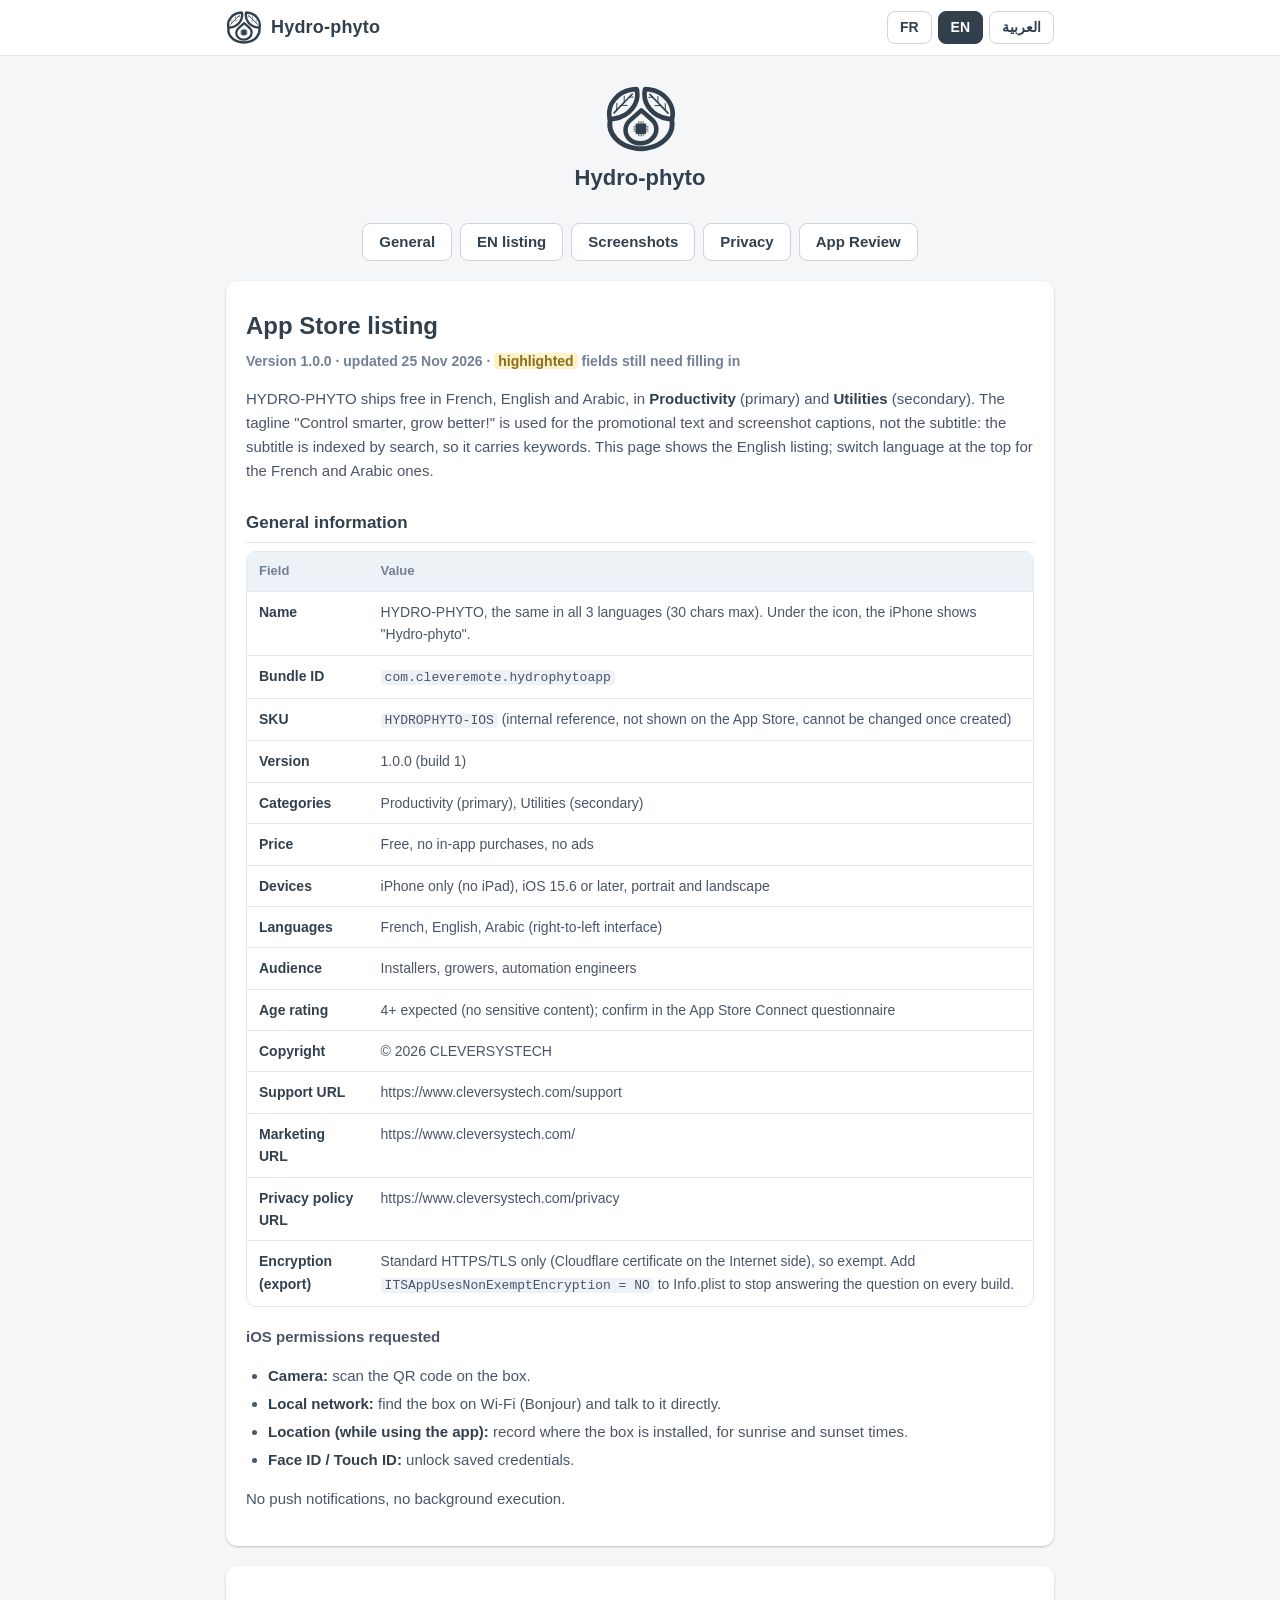
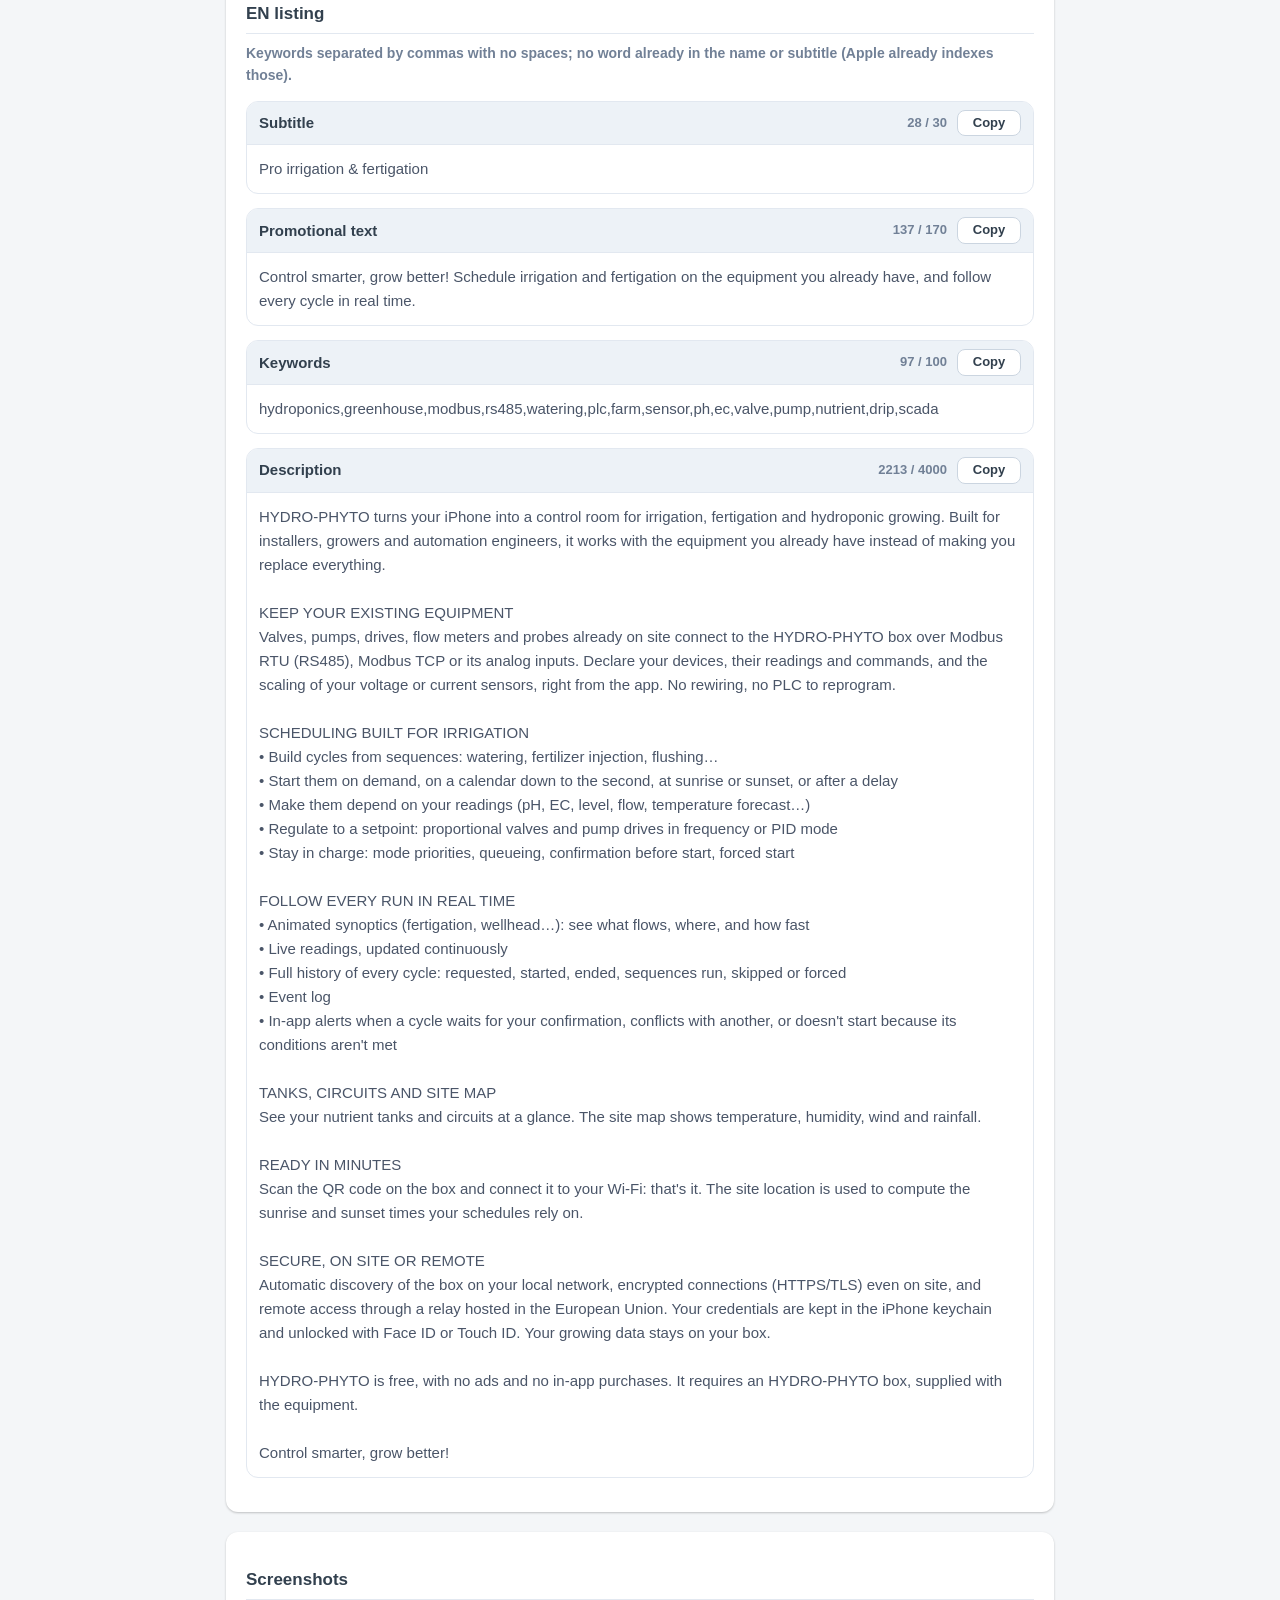
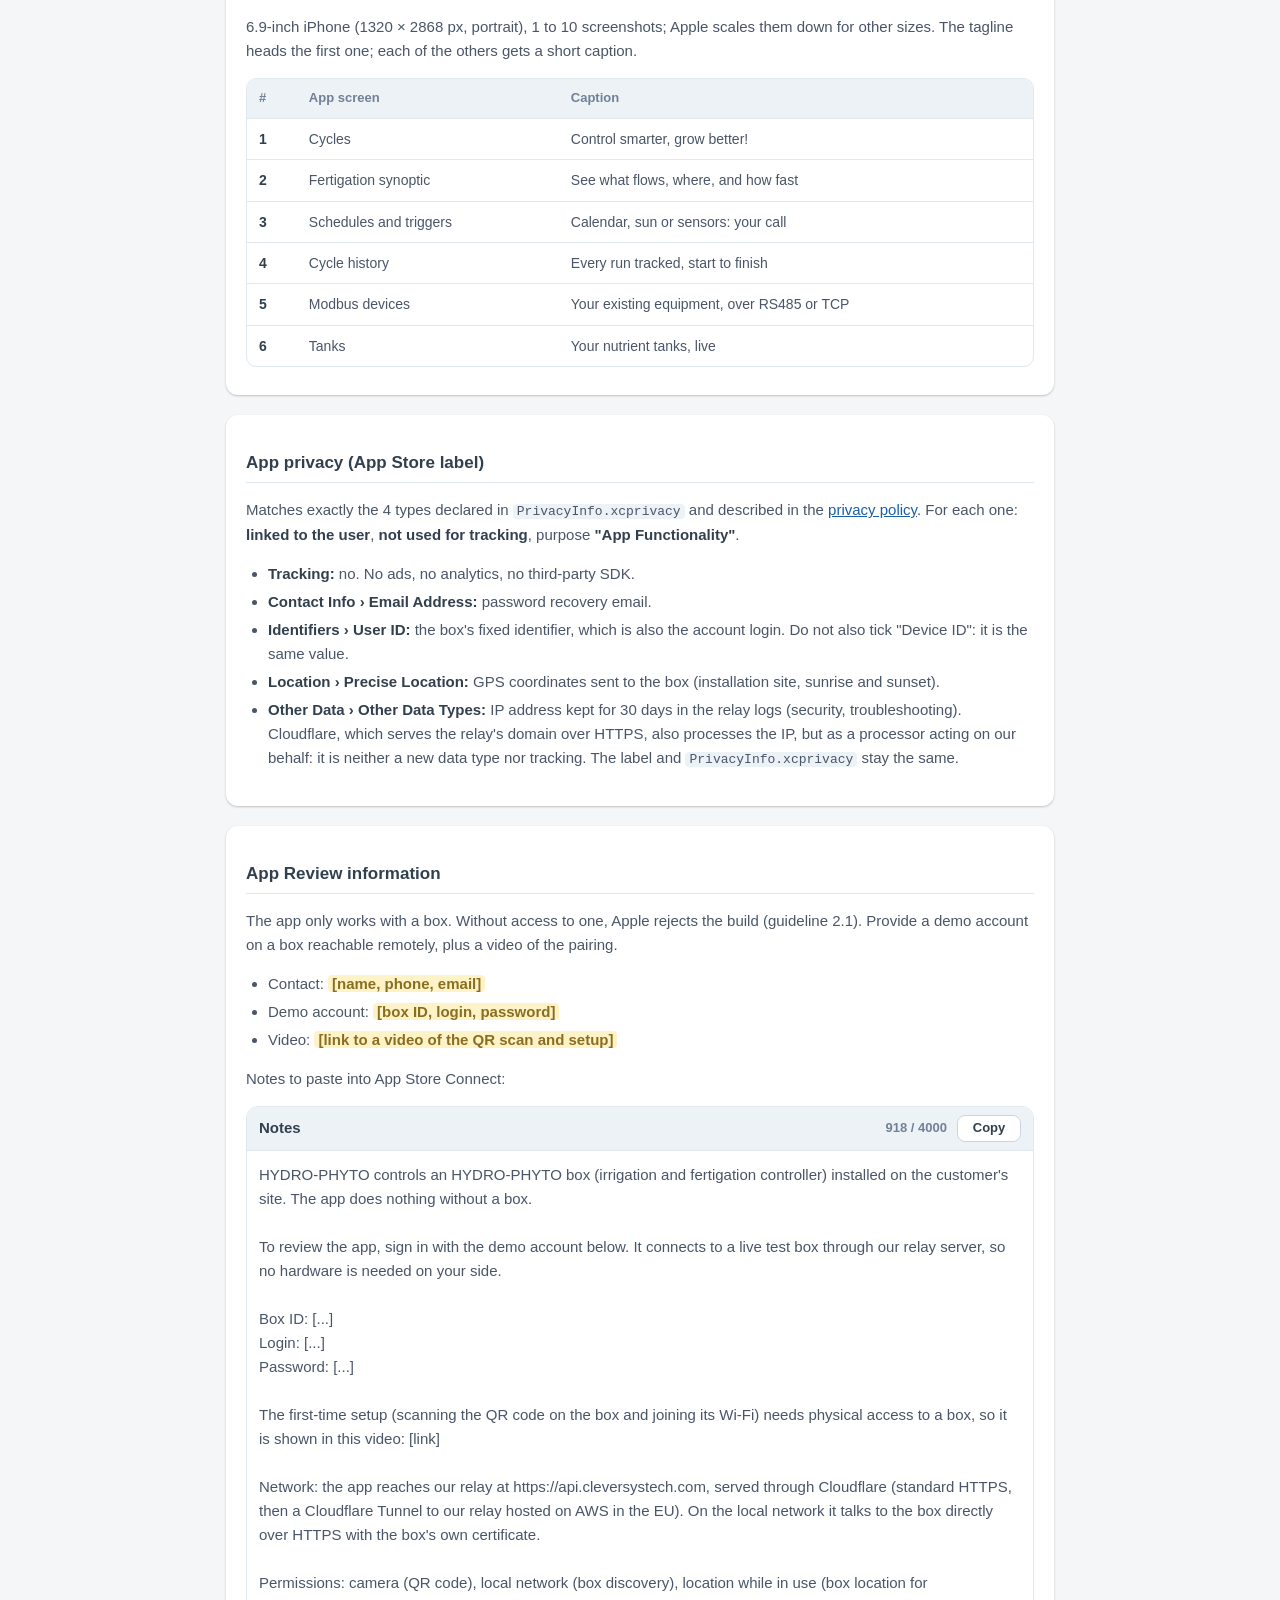
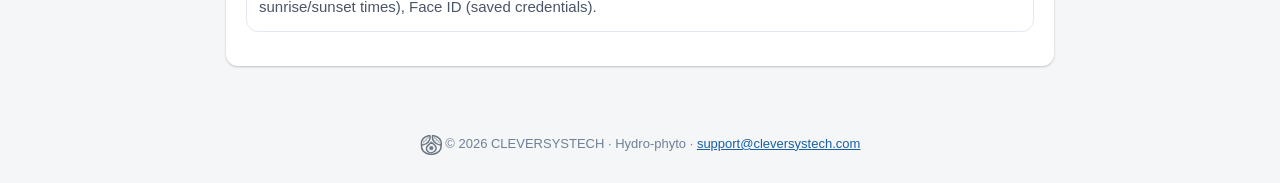
==== commit ca8c360e: "maj" ====
--- a/app-store.html
+++ b/app-store.html
@@ -51,7 +51,7 @@
       <tbody>
         <tr><td>Nom</td><td>HYDRO-PHYTO, identique dans les 3 langues (30 car. max). Sous l'icône, l'iPhone affiche « Hydro-phyto ».</td></tr>
         <tr><td>Identifiant (bundle ID)</td><td><code>com.cleveremote.hydrophytoapp</code></td></tr>
-        <tr><td>SKU</td><td><span class="todo">[ex. HYDROPHYTO-IOS]</span></td></tr>
+        <tr><td>SKU</td><td><code>HYDROPHYTO-IOS</code> (référence interne, invisible sur l'App Store, non modifiable après création)</td></tr>
         <tr><td>Version</td><td>1.0.0 (build 1)</td></tr>
         <tr><td>Catégories</td><td>Productivité (principale), Utilitaires (secondaire)</td></tr>
         <tr><td>Prix</td><td>Gratuit, sans achat intégré, sans publicité</td></tr>
@@ -199,7 +199,7 @@
       <tbody>
         <tr><td>Name</td><td>HYDRO-PHYTO, the same in all 3 languages (30 chars max). Under the icon, the iPhone shows "Hydro-phyto".</td></tr>
         <tr><td>Bundle ID</td><td><code>com.cleveremote.hydrophytoapp</code></td></tr>
-        <tr><td>SKU</td><td><span class="todo">[e.g. HYDROPHYTO-IOS]</span></td></tr>
+        <tr><td>SKU</td><td><code>HYDROPHYTO-IOS</code> (internal reference, not shown on the App Store, cannot be changed once created)</td></tr>
         <tr><td>Version</td><td>1.0.0 (build 1)</td></tr>
         <tr><td>Categories</td><td>Productivity (primary), Utilities (secondary)</td></tr>
         <tr><td>Price</td><td>Free, no in-app purchases, no ads</td></tr>
@@ -347,7 +347,7 @@
       <tbody>
         <tr><td>الاسم</td><td>HYDRO-PHYTO، وهو نفسه في اللغات الثلاث (30 حرفًا كحد أقصى). يظهر تحت الأيقونة على iPhone باسم «Hydro-phyto».</td></tr>
         <tr><td>المعرّف (Bundle ID)</td><td><code dir="ltr">com.cleveremote.hydrophytoapp</code></td></tr>
-        <tr><td>SKU</td><td><span class="todo">[مثلًا HYDROPHYTO-IOS]</span></td></tr>
+        <tr><td>SKU</td><td><code>HYDROPHYTO-IOS</code> (مرجع داخلي لا يظهر في App Store ولا يمكن تغييره بعد الإنشاء)</td></tr>
         <tr><td>الإصدار</td><td>1.0.0 (البناء 1)</td></tr>
         <tr><td>الفئات</td><td>الإنتاجية (رئيسية)، الأدوات (ثانوية)</td></tr>
         <tr><td>السعر</td><td>مجاني، بلا مشتريات داخل التطبيق وبلا إعلانات</td></tr>
